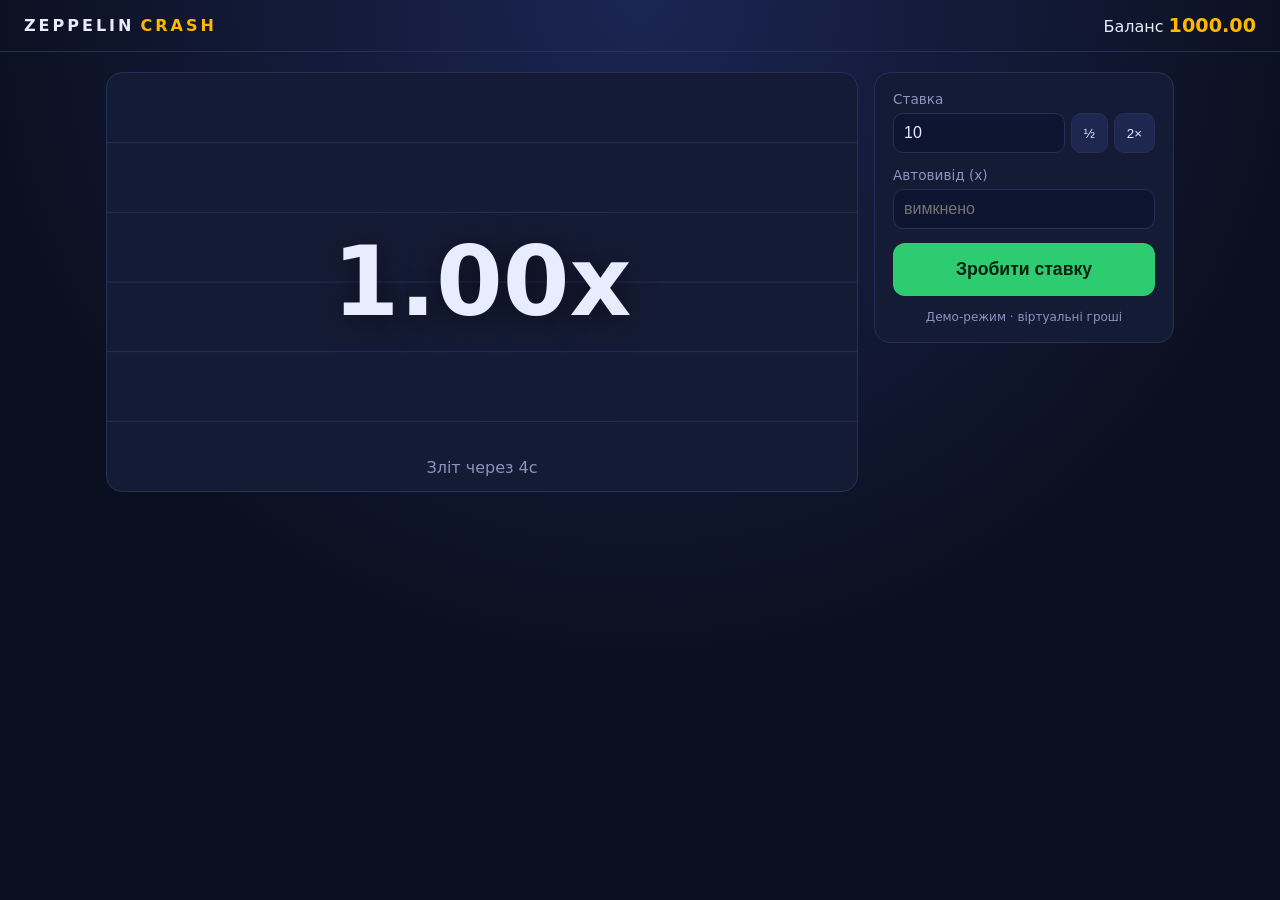
==== public/index.html @ bfa012c3 "Add crash game prototype and wrangler config Co-authored-by: Copilot App <223556219+Copilot@users.no" ====
<!DOCTYPE html>
<html lang="uk">
<head>
  <meta charset="UTF-8">
  <meta name="viewport" content="width=device-width, initial-scale=1">
  <title>Zeppelin Crash</title>
  <link rel="stylesheet" href="style.css">
</head>
<body>
  <header class="topbar">
    <div class="logo">ZEPPELIN<span>CRASH</span></div>
    <div class="balance">Баланс <b id="balance">1000.00</b></div>
  </header>

  <main class="layout">
    <section class="stage">
      <div class="history" id="history"></div>
      <canvas id="canvas"></canvas>
      <div class="multiplier" id="multiplier">1.00x</div>
      <div class="status" id="status">Очікування…</div>
    </section>

    <aside class="panel">
      <label>Ставка
        <div class="row">
          <input id="bet" type="number" min="1" step="1" value="10">
          <button class="chip" data-mul="0.5">½</button>
          <button class="chip" data-mul="2">2×</button>
        </div>
      </label>
      <label>Автовивід (x)
        <input id="auto" type="number" min="1.01" step="0.01" placeholder="вимкнено">
      </label>
      <button id="action" class="action">Зробити ставку</button>
      <p class="hint">Демо-режим · віртуальні гроші</p>
    </aside>
  </main>

  <script src="game.js"></script>
</body>
</html>
---- public/style.css ----
:root {
  --bg: #0b1020;
  --card: #141b34;
  --line: #243059;
  --text: #e8ecff;
  --muted: #8a94c0;
  --accent: #ffb703;
  --win: #2ecc71;
  --lose: #ff4d6d;
}
* { box-sizing: border-box; }
body {
  margin: 0;
  background: radial-gradient(circle at 50% 0%, #1b2552, var(--bg) 60%);
  color: var(--text);
  font-family: system-ui, "Segoe UI", sans-serif;
  min-height: 100vh;
}
.topbar {
  display: flex; justify-content: space-between; align-items: center;
  padding: 14px 24px; border-bottom: 1px solid var(--line);
}
.logo { font-weight: 800; letter-spacing: 3px; }
.logo span { color: var(--accent); margin-left: 6px; }
.balance b { color: var(--accent); font-size: 1.2rem; }

.layout {
  display: grid; grid-template-columns: 1fr 300px; gap: 16px;
  max-width: 1100px; margin: 20px auto; padding: 0 16px;
}
.stage {
  position: relative; background: var(--card); border: 1px solid var(--line);
  border-radius: 16px; overflow: hidden; min-height: 420px;
}
canvas { width: 100%; height: 100%; display: block; position: absolute; inset: 0; }
.multiplier {
  position: absolute; inset: 0; display: grid; place-items: center;
  font-size: clamp(3rem, 10vw, 6rem); font-weight: 800; pointer-events: none;
  text-shadow: 0 4px 30px rgba(0,0,0,.5);
}
.multiplier.crashed { color: var(--lose); }
.multiplier.won { color: var(--win); }
.status {
  position: absolute; bottom: 14px; left: 0; right: 0; text-align: center;
  color: var(--muted); pointer-events: none;
}
.history {
  position: absolute; top: 10px; left: 10px; right: 10px; z-index: 2;
  display: flex; gap: 6px; flex-wrap: wrap;
}
.history span {
  padding: 3px 9px; border-radius: 999px; font-size: .8rem; font-weight: 700;
  background: #1d2750;
}
.history .low { color: var(--lose); }
.history .high { color: var(--win); }

.panel {
  background: var(--card); border: 1px solid var(--line); border-radius: 16px;
  padding: 18px; display: flex; flex-direction: column; gap: 14px; align-self: start;
}
label { display: flex; flex-direction: column; gap: 6px; color: var(--muted); font-size: .85rem; }
.row { display: flex; gap: 6px; }
input {
  flex: 1; min-width: 0; padding: 10px; border-radius: 10px; border: 1px solid var(--line);
  background: #0e1530; color: var(--text); font-size: 1rem;
}
.chip {
  padding: 0 12px; border-radius: 10px; border: 1px solid var(--line);
  background: #1d2750; color: var(--text); cursor: pointer;
}
.action {
  padding: 16px; border: 0; border-radius: 12px; font-size: 1.1rem; font-weight: 800;
  background: var(--win); color: #06210f; cursor: pointer;
}
.action.cashout { background: var(--accent); color: #2b1d00; }
.action:disabled { background: #2a335c; color: var(--muted); cursor: not-allowed; }
.hint { margin: 0; color: var(--muted); font-size: .75rem; text-align: center; }

@media (max-width: 800px) {
  .layout { grid-template-columns: 1fr; }
  .stage { min-height: 320px; }
}
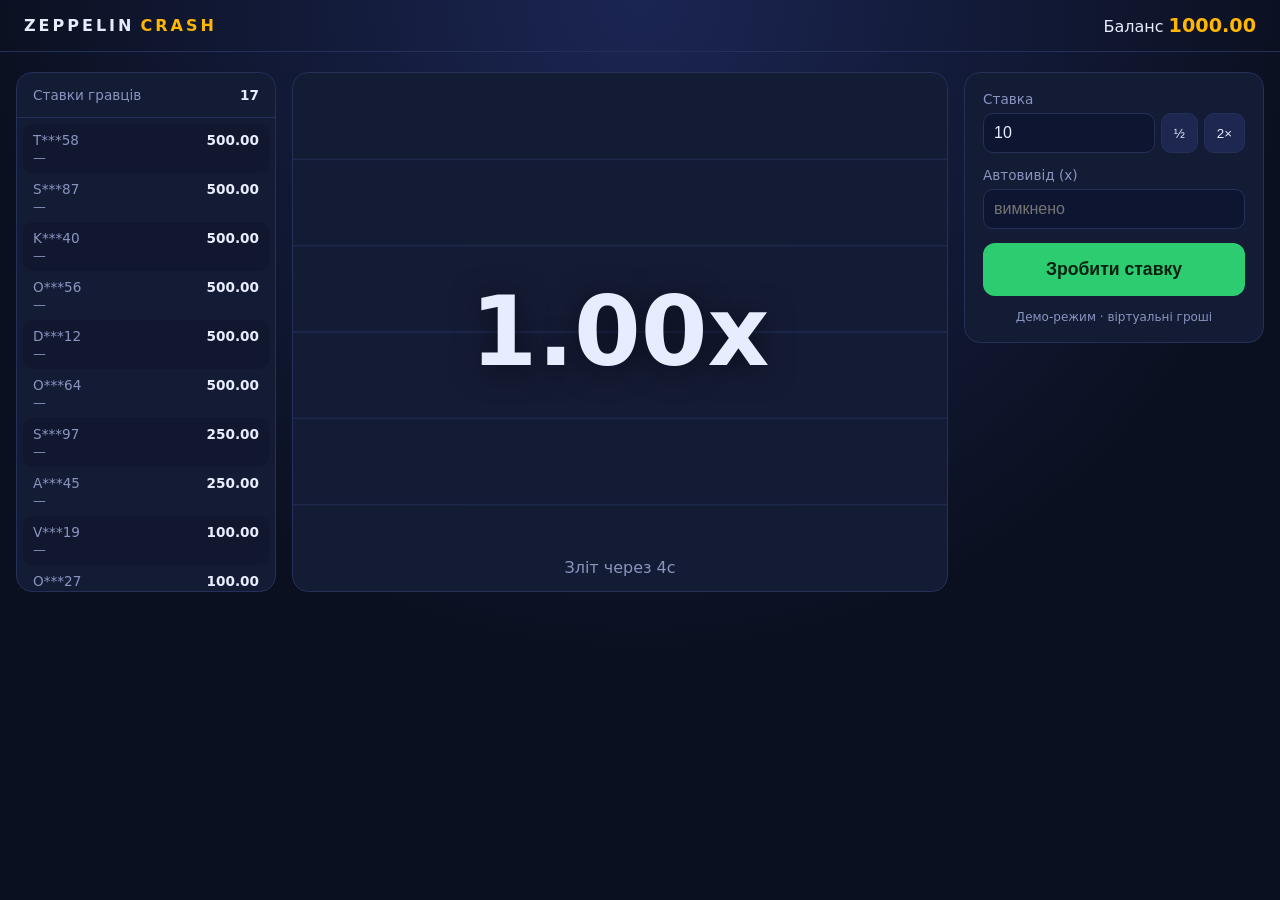
==== commit 40927e95: "Add live bets feed sidebar Co-authored-by: Copilot App <223556219+Copilot@users.noreply.github.com>" ====
--- a/public/index.html
+++ b/public/index.html
@@ -13,6 +13,11 @@
   </header>
 
   <main class="layout">
+    <aside class="feed">
+      <div class="feed-head"><span>Ставки гравців</span><b id="feed-count">0</b></div>
+      <ul id="feed-list"></ul>
+    </aside>
+
     <section class="stage">
       <div class="history" id="history"></div>
       <canvas id="canvas"></canvas>
--- a/public/style.css
+++ b/public/style.css
@@ -25,8 +25,8 @@
 .balance b { color: var(--accent); font-size: 1.2rem; }
 
 .layout {
-  display: grid; grid-template-columns: 1fr 300px; gap: 16px;
-  max-width: 1100px; margin: 20px auto; padding: 0 16px;
+  display: grid; grid-template-columns: 260px 1fr 300px; gap: 16px;
+  max-width: 1280px; margin: 20px auto; padding: 0 16px;
 }
 .stage {
   position: relative; background: var(--card); border: 1px solid var(--line);
@@ -77,6 +77,32 @@
 .action:disabled { background: #2a335c; color: var(--muted); cursor: not-allowed; }
 .hint { margin: 0; color: var(--muted); font-size: .75rem; text-align: center; }
 
+.feed {
+  background: var(--card); border: 1px solid var(--line); border-radius: 16px;
+  display: flex; flex-direction: column; max-height: 520px; overflow: hidden;
+}
+.feed-head {
+  display: flex; justify-content: space-between; padding: 14px 16px;
+  border-bottom: 1px solid var(--line); color: var(--muted); font-size: .85rem;
+}
+.feed-head b { color: var(--text); }
+#feed-list { list-style: none; margin: 0; padding: 6px; overflow-y: auto; }
+#feed-list li {
+  display: grid; grid-template-columns: 1fr auto; gap: 2px 8px;
+  padding: 8px 10px; border-radius: 10px; font-size: .85rem;
+}
+#feed-list li:nth-child(odd) { background: #10172e; }
+#feed-list .user { color: var(--muted); }
+#feed-list .amount { text-align: right; font-weight: 700; }
+#feed-list .x { color: var(--muted); font-size: .8rem; }
+#feed-list .win { background: rgba(46, 204, 113, .15) !important; }
+#feed-list .win .amount, #feed-list .win .x { color: var(--win); }
+#feed-list .lost .amount { color: var(--lose); text-decoration: line-through; opacity: .7; }
+
+@media (max-width: 1000px) {
+  .layout { grid-template-columns: 1fr 300px; }
+  .feed { grid-column: 1 / -1; order: 3; max-height: 300px; }
+}
 @media (max-width: 800px) {
   .layout { grid-template-columns: 1fr; }
   .stage { min-height: 320px; }
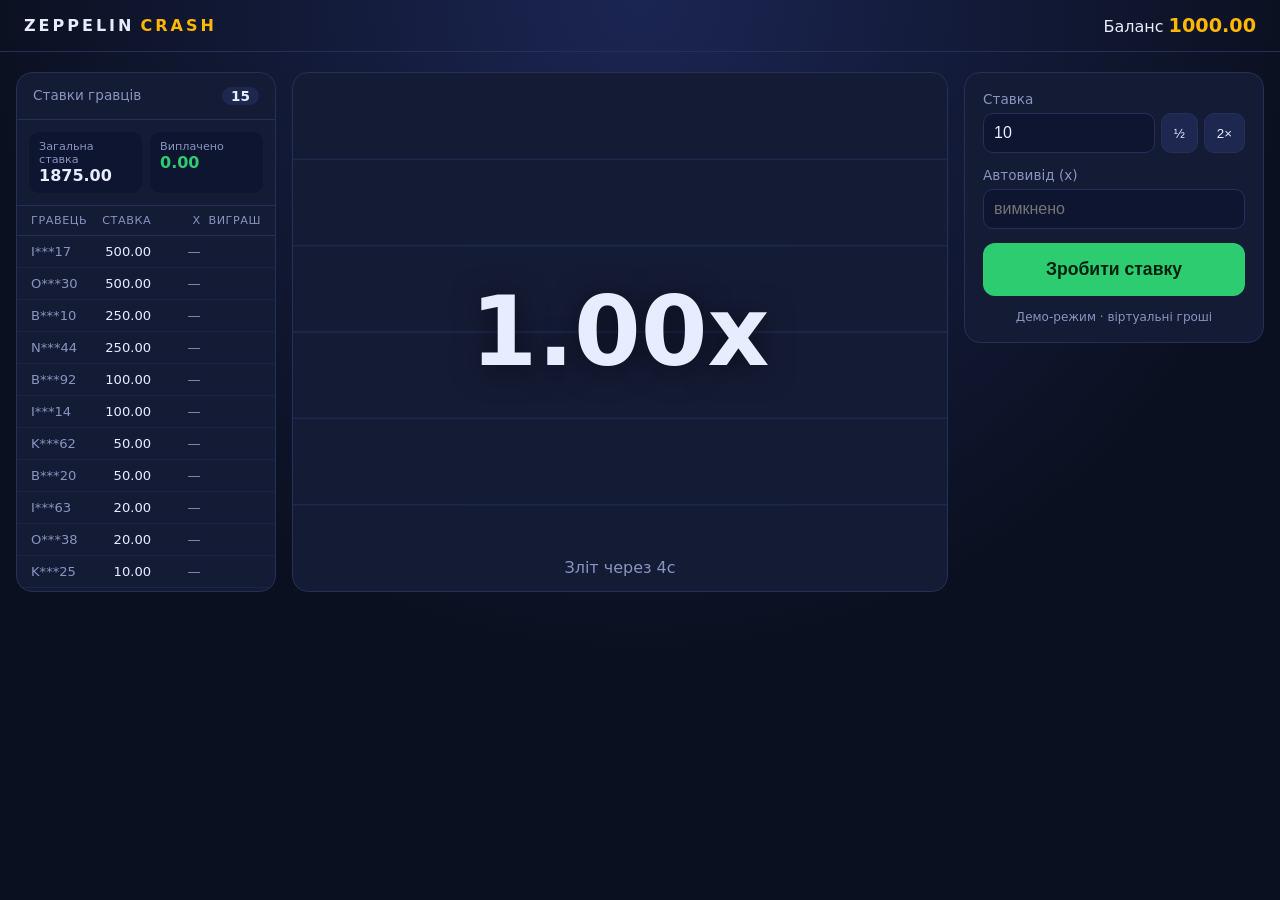
==== commit 6dfc782e: "Restyle bets feed as dashboard table Co-authored-by: Copilot App <223556219+Copilot@users.noreply.gi" ====
--- a/public/index.html
+++ b/public/index.html
@@ -15,6 +15,11 @@
   <main class="layout">
     <aside class="feed">
       <div class="feed-head"><span>Ставки гравців</span><b id="feed-count">0</b></div>
+      <div class="feed-stats">
+        <div><small>Загальна ставка</small><b id="feed-total">0</b></div>
+        <div><small>Виплачено</small><b id="feed-paid" class="pos">0</b></div>
+      </div>
+      <div class="feed-cols"><span>Гравець</span><span>Ставка</span><span>x</span><span>Виграш</span></div>
       <ul id="feed-list"></ul>
     </aside>
 
--- a/public/style.css
+++ b/public/style.css
@@ -85,19 +85,35 @@
   display: flex; justify-content: space-between; padding: 14px 16px;
   border-bottom: 1px solid var(--line); color: var(--muted); font-size: .85rem;
 }
-.feed-head b { color: var(--text); }
-#feed-list { list-style: none; margin: 0; padding: 6px; overflow-y: auto; }
-#feed-list li {
-  display: grid; grid-template-columns: 1fr auto; gap: 2px 8px;
-  padding: 8px 10px; border-radius: 10px; font-size: .85rem;
+.feed-head b {
+  background: #1d2750; color: var(--text); border-radius: 999px; padding: 1px 9px;
 }
-#feed-list li:nth-child(odd) { background: #10172e; }
+.feed-stats {
+  display: grid; grid-template-columns: 1fr 1fr; gap: 8px; padding: 12px;
+  border-bottom: 1px solid var(--line);
+}
+.feed-stats div { background: #0e1530; border-radius: 10px; padding: 8px 10px; }
+.feed-stats small { display: block; color: var(--muted); font-size: .7rem; }
+.feed-stats b { font-variant-numeric: tabular-nums; font-size: 1rem; }
+.feed-stats .pos { color: var(--win); }
+.feed-cols, #feed-list li {
+  display: grid; grid-template-columns: 1.1fr 1fr .8fr 1fr; gap: 6px;
+  padding: 8px 14px; font-variant-numeric: tabular-nums;
+}
+.feed-cols {
+  color: var(--muted); font-size: .7rem; text-transform: uppercase;
+  letter-spacing: .05em; border-bottom: 1px solid var(--line);
+}
+.feed-cols span:not(:first-child), #feed-list li span:not(:first-child) { text-align: right; }
+#feed-list { list-style: none; margin: 0; padding: 0; overflow-y: auto; }
+#feed-list li { font-size: .82rem; border-bottom: 1px solid #1b2448; }
+#feed-list li:hover { background: #10172e; }
 #feed-list .user { color: var(--muted); }
-#feed-list .amount { text-align: right; font-weight: 700; }
-#feed-list .x { color: var(--muted); font-size: .8rem; }
-#feed-list .win { background: rgba(46, 204, 113, .15) !important; }
-#feed-list .win .amount, #feed-list .win .x { color: var(--win); }
-#feed-list .lost .amount { color: var(--lose); text-decoration: line-through; opacity: .7; }
+#feed-list .x { color: var(--muted); }
+#feed-list .win { background: rgba(46, 204, 113, .08); }
+#feed-list .win .x, #feed-list .win span:last-child { color: var(--win); font-weight: 700; }
+#feed-list .lost span { color: var(--lose); opacity: .75; }
+#feed-list .lost span:nth-child(2) { text-decoration: line-through; }
 
 @media (max-width: 1000px) {
   .layout { grid-template-columns: 1fr 300px; }
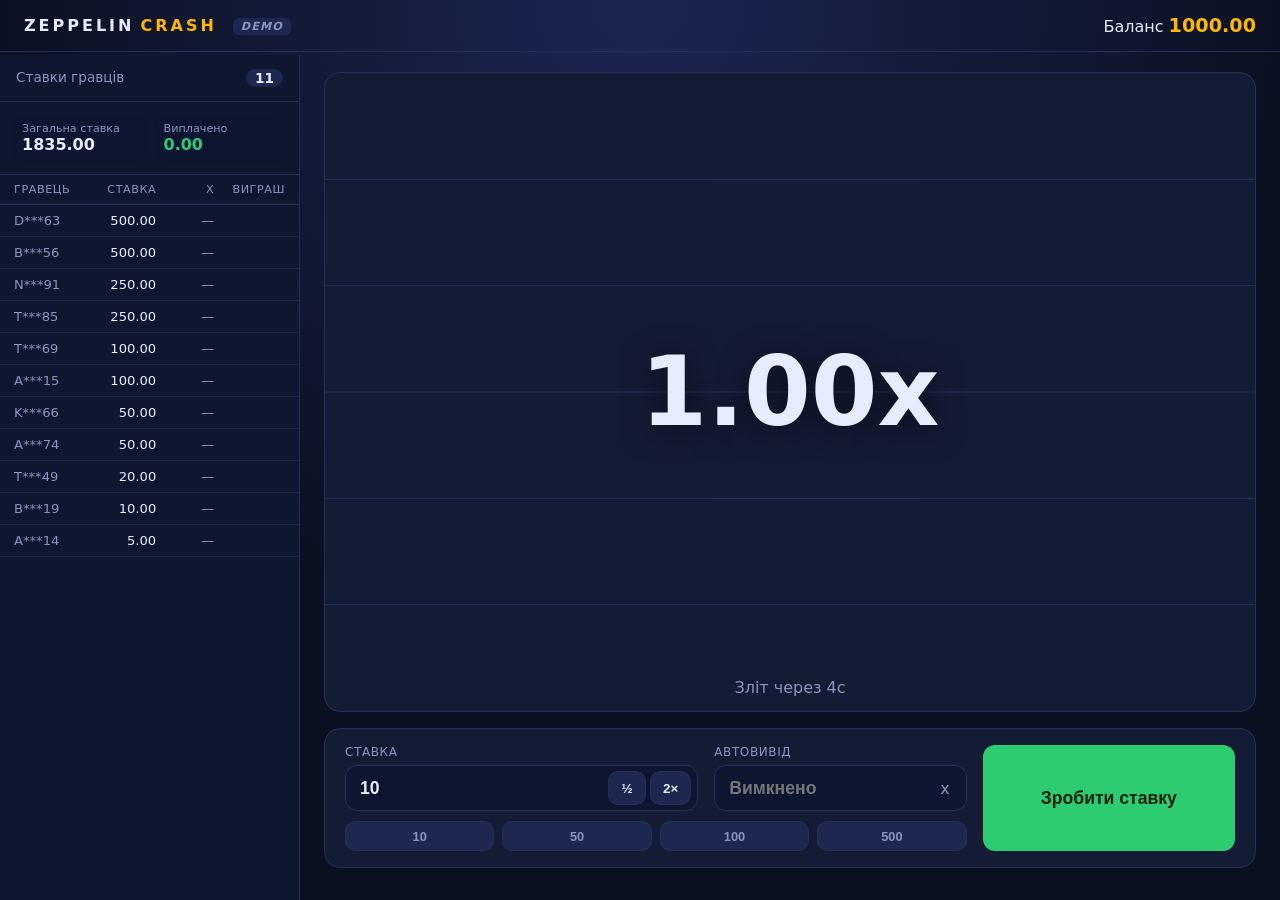
==== commit c1935959: "Redesign bet controls panel Co-authored-by: Copilot App <223556219+Copilot@users.noreply.github.com>" ====
--- a/public/index.html
+++ b/public/index.html
@@ -8,7 +8,7 @@
 </head>
 <body>
   <header class="topbar">
-    <div class="logo">ZEPPELIN<span>CRASH</span></div>
+    <div class="logo">ZEPPELIN<span>CRASH</span><i class="demo">DEMO</i></div>
     <div class="balance">Баланс <b id="balance">1000.00</b></div>
   </header>
 
@@ -31,18 +31,28 @@
     </section>
 
     <aside class="panel">
-      <label>Ставка
-        <div class="row">
+      <div class="field">
+        <span>Ставка</span>
+        <div class="input">
           <input id="bet" type="number" min="1" step="1" value="10">
           <button class="chip" data-mul="0.5">½</button>
-          <button class="chip" data-mul="2">2×</button>
+          <button class="chip" data-mul="2" style="margin-left:4px">2×</button>
         </div>
-      </label>
-      <label>Автовивід (x)
-        <input id="auto" type="number" min="1.01" step="0.01" placeholder="вимкнено">
-      </label>
+      </div>
+      <div class="field">
+        <span>Автовивід</span>
+        <div class="input">
+          <input id="auto" type="number" min="1.01" step="0.01" placeholder="Вимкнено">
+          <em>x</em>
+        </div>
+      </div>
       <button id="action" class="action">Зробити ставку</button>
-      <p class="hint">Демо-режим · віртуальні гроші</p>
+      <div class="quick">
+        <button class="chip" data-set="10">10</button>
+        <button class="chip" data-set="50">50</button>
+        <button class="chip" data-set="100">100</button>
+        <button class="chip" data-set="500">500</button>
+      </div>
     </aside>
   </main>
 
--- a/public/style.css
+++ b/public/style.css
@@ -1,4 +1,4 @@
-:root {
+﻿:root {
   --bg: #0b1020;
   --card: #141b34;
   --line: #243059;
@@ -25,12 +25,12 @@
 .balance b { color: var(--accent); font-size: 1.2rem; }
 
 .layout {
-  display: grid; grid-template-columns: 260px 1fr 300px; gap: 16px;
-  max-width: 1280px; margin: 20px auto; padding: 0 16px;
+  display: flex; flex-direction: column; gap: 16px;
+  margin: 0 0 0 300px; padding: 20px 24px;
 }
 .stage {
   position: relative; background: var(--card); border: 1px solid var(--line);
-  border-radius: 16px; overflow: hidden; min-height: 420px;
+  border-radius: 16px; overflow: hidden; height: calc(100vh - 260px); min-height: 380px;
 }
 canvas { width: 100%; height: 100%; display: block; position: absolute; inset: 0; }
 .multiplier {
@@ -56,8 +56,41 @@
 .history .high { color: var(--win); }
 
 .panel {
+  display: grid; grid-template-columns: minmax(0, 1.4fr) minmax(0, 1fr) minmax(0, 1fr);
+  grid-template-rows: auto auto; gap: 10px 16px; padding: 16px 20px;
   background: var(--card); border: 1px solid var(--line); border-radius: 16px;
-  padding: 18px; display: flex; flex-direction: column; gap: 14px; align-self: start;
+}
+.field { display: flex; flex-direction: column; gap: 6px; }
+.field > span { color: var(--muted); font-size: .75rem; text-transform: uppercase; letter-spacing: .05em; }
+.input {
+  display: flex; align-items: center; height: 46px; padding: 0 6px 0 14px;
+  background: #0e1530; border: 1px solid var(--line); border-radius: 12px;
+}
+.input:focus-within { border-color: var(--accent); }
+.input input {
+  flex: 1; min-width: 0; border: 0; outline: 0; background: transparent;
+  color: var(--text); font-size: 1.1rem; font-weight: 700; padding: 0;
+  -moz-appearance: textfield;
+}
+.input input::-webkit-outer-spin-button, .input input::-webkit-inner-spin-button { -webkit-appearance: none; }
+.input em { color: var(--muted); font-style: normal; padding-right: 10px; }
+.chip {
+  height: 34px; min-width: 38px; padding: 0 10px; border: 0; border-radius: 8px;
+  background: #1d2750; color: var(--text); font-weight: 700; cursor: pointer;
+}
+.chip:hover { background: #2a366b; }
+.quick { grid-column: 1 / 3; display: flex; gap: 8px; }
+.quick .chip { flex: 1; height: 30px; font-size: .8rem; color: var(--muted); }
+.action {
+  grid-column: 3; grid-row: 1 / 3; border: 0; border-radius: 12px;
+  font-size: 1.15rem; font-weight: 800; background: var(--win); color: #06210f; cursor: pointer;
+}
+.action:hover { filter: brightness(1.08); }
+.action.cashout { background: var(--accent); color: #2b1d00; }
+.action:disabled { background: #2a335c; color: var(--muted); cursor: not-allowed; }
+.demo {
+  margin-left: 16px; padding: 2px 8px; border-radius: 6px; background: #1d2750;
+  color: var(--muted); font-size: .7rem; letter-spacing: .1em; vertical-align: middle;
 }
 label { display: flex; flex-direction: column; gap: 6px; color: var(--muted); font-size: .85rem; }
 .row { display: flex; gap: 6px; }
@@ -78,9 +111,12 @@
 .hint { margin: 0; color: var(--muted); font-size: .75rem; text-align: center; }
 
 .feed {
-  background: var(--card); border: 1px solid var(--line); border-radius: 16px;
-  display: flex; flex-direction: column; max-height: 520px; overflow: hidden;
+  position: fixed; top: 55px; left: 0; bottom: 0; width: 300px; z-index: 5;
+  background: #0f1630; border-right: 1px solid var(--line);
+  display: flex; flex-direction: column; overflow: hidden;
+  scrollbar-color: var(--line) transparent;
 }
+#feed-list { scrollbar-color: var(--line) transparent; scrollbar-width: thin; flex: 1; }
 .feed-head {
   display: flex; justify-content: space-between; padding: 14px 16px;
   border-bottom: 1px solid var(--line); color: var(--muted); font-size: .85rem;
@@ -116,10 +152,11 @@
 #feed-list .lost span:nth-child(2) { text-decoration: line-through; }
 
 @media (max-width: 1000px) {
-  .layout { grid-template-columns: 1fr 300px; }
-  .feed { grid-column: 1 / -1; order: 3; max-height: 300px; }
+  .layout { margin: 0; padding: 16px; }
+  .panel { grid-template-columns: 1fr 1fr; }
+  .quick { grid-column: 1 / -1; }
+  .action { grid-column: 1 / -1; grid-row: auto; height: 54px; }
+  .stage { height: 360px; min-height: 0; }
+  .feed { position: static; width: auto; max-height: 320px; border: 1px solid var(--line); order: 3; margin: 0 16px 16px; }
+  body { display: flex; flex-direction: column; }
 }
-@media (max-width: 800px) {
-  .layout { grid-template-columns: 1fr; }
-  .stage { min-height: 320px; }
-}
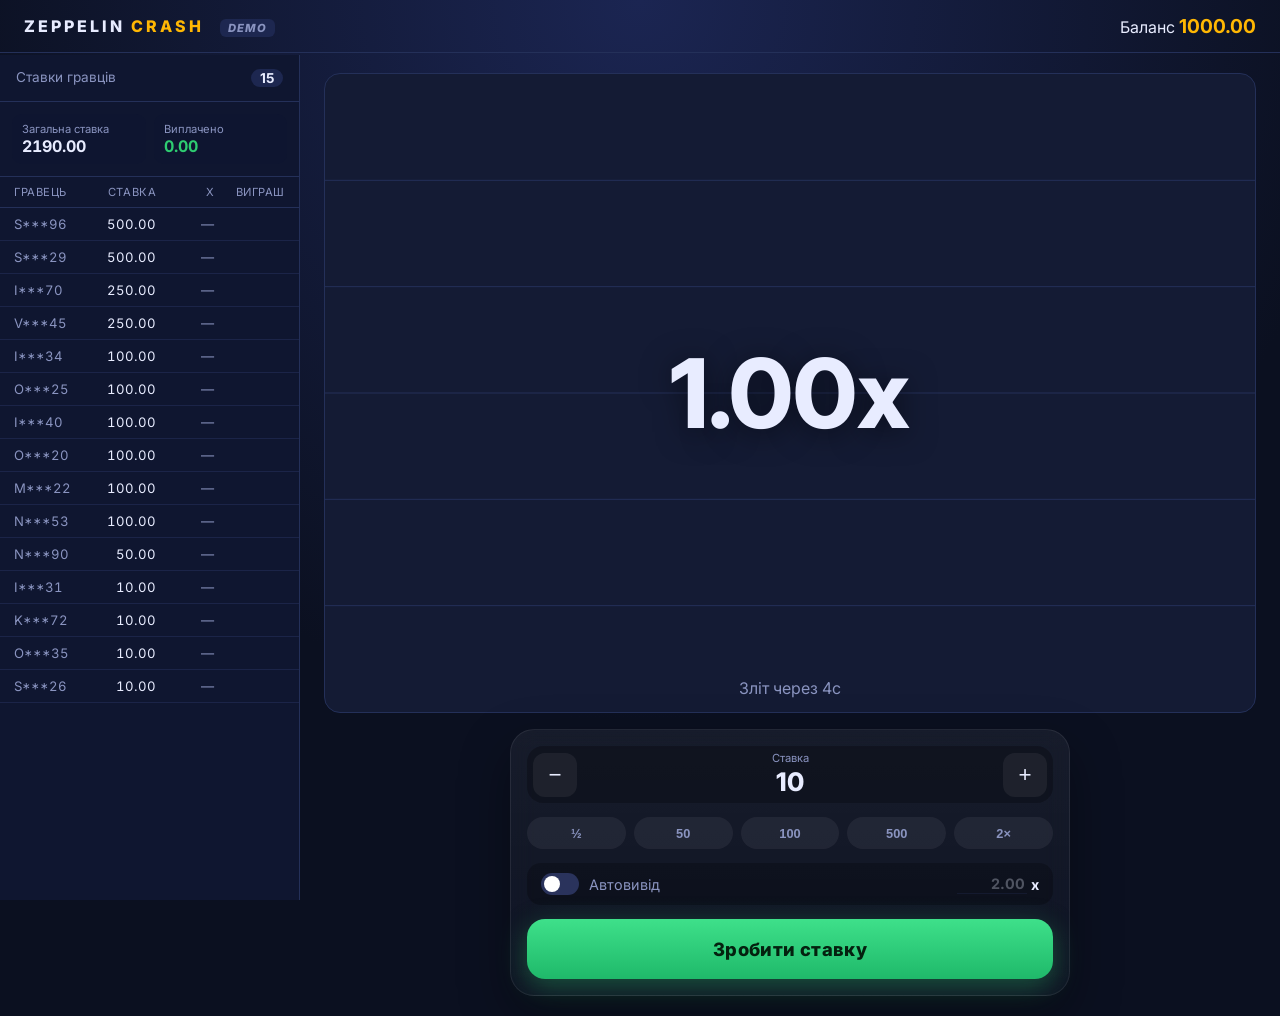
==== commit 26cec8f0: "Modern bet panel: stepper, quick chips, auto toggle, glow button Co-authored-by: Copilot App <223556" ====
--- a/public/index.html
+++ b/public/index.html
@@ -1,9 +1,11 @@
-<!DOCTYPE html>
+﻿<!DOCTYPE html>
 <html lang="uk">
 <head>
   <meta charset="UTF-8">
   <meta name="viewport" content="width=device-width, initial-scale=1">
   <title>Zeppelin Crash</title>
+  <link rel="preconnect" href="https://fonts.googleapis.com">
+  <link href="https://fonts.googleapis.com/css2?family=Inter:wght@500;600;800&display=swap" rel="stylesheet">
   <link rel="stylesheet" href="style.css">
 </head>
 <body>
@@ -31,28 +33,26 @@
     </section>
 
     <aside class="panel">
-      <div class="field">
-        <span>Ставка</span>
-        <div class="input">
+      <div class="stepper">
+        <button class="step chip-add" data-add="-10" aria-label="Менше">−</button>
+        <div class="amount">
+          <small>Ставка</small>
           <input id="bet" type="number" min="1" step="1" value="10">
-          <button class="chip" data-mul="0.5">½</button>
-          <button class="chip" data-mul="2" style="margin-left:4px">2×</button>
         </div>
+        <button class="step chip-add" data-add="10" aria-label="Більше">+</button>
       </div>
-      <div class="field">
-        <span>Автовивід</span>
-        <div class="input">
-          <input id="auto" type="number" min="1.01" step="0.01" placeholder="Вимкнено">
-          <em>x</em>
-        </div>
-      </div>
-      <button id="action" class="action">Зробити ставку</button>
       <div class="quick">
-        <button class="chip" data-set="10">10</button>
+        <button class="chip" data-mul="0.5">½</button>
         <button class="chip" data-set="50">50</button>
         <button class="chip" data-set="100">100</button>
         <button class="chip" data-set="500">500</button>
+        <button class="chip" data-mul="2">2×</button>
       </div>
+      <div class="autobox">
+        <label><input type="checkbox" id="auto-on"> Автовивід</label>
+        <span class="autoval"><input id="auto" type="number" min="1.01" step="0.01" value="2.00" disabled>x</span>
+      </div>
+      <button id="action" class="action">Зробити ставку</button>
     </aside>
   </main>
 
--- a/public/style.css
+++ b/public/style.css
@@ -13,7 +13,7 @@
   margin: 0;
   background: radial-gradient(circle at 50% 0%, #1b2552, var(--bg) 60%);
   color: var(--text);
-  font-family: system-ui, "Segoe UI", sans-serif;
+  font-family: Inter, system-ui, "Segoe UI", sans-serif;
   min-height: 100vh;
 }
 .topbar {
@@ -56,59 +56,73 @@
 .history .high { color: var(--win); }
 
 .panel {
-  display: grid; grid-template-columns: minmax(0, 1.4fr) minmax(0, 1fr) minmax(0, 1fr);
-  grid-template-rows: auto auto; gap: 10px 16px; padding: 16px 20px;
-  background: var(--card); border: 1px solid var(--line); border-radius: 16px;
+  display: grid; grid-template-columns: 1fr 1fr; gap: 14px;
+  width: 100%; max-width: 560px; margin: 0 auto; padding: 16px;
+  background: linear-gradient(180deg, rgba(255,255,255,.05), rgba(255,255,255,.02));
+  border: 1px solid rgba(255,255,255,.08); border-radius: 24px;
+  box-shadow: 0 20px 50px rgba(0,0,0,.35); backdrop-filter: blur(12px);
 }
-.field { display: flex; flex-direction: column; gap: 6px; }
-.field > span { color: var(--muted); font-size: .75rem; text-transform: uppercase; letter-spacing: .05em; }
-.input {
-  display: flex; align-items: center; height: 46px; padding: 0 6px 0 14px;
-  background: #0e1530; border: 1px solid var(--line); border-radius: 12px;
+.stepper {
+  grid-column: 1 / -1; display: flex; align-items: center; gap: 6px; padding: 6px;
+  background: rgba(0,0,0,.25); border-radius: 16px;
 }
-.input:focus-within { border-color: var(--accent); }
-.input input {
-  flex: 1; min-width: 0; border: 0; outline: 0; background: transparent;
-  color: var(--text); font-size: 1.1rem; font-weight: 700; padding: 0;
-  -moz-appearance: textfield;
+.stepper .step {
+  width: 44px; height: 44px; border: 0; border-radius: 12px; font-size: 1.4rem;
+  background: rgba(255,255,255,.06); color: var(--text); cursor: pointer; transition: .15s;
 }
-.input input::-webkit-outer-spin-button, .input input::-webkit-inner-spin-button { -webkit-appearance: none; }
-.input em { color: var(--muted); font-style: normal; padding-right: 10px; }
+.stepper .step:hover { background: rgba(255,255,255,.12); }
+.stepper .amount { flex: 1; text-align: center; line-height: 1.1; }
+.amount small { display: block; color: var(--muted); font-size: .7rem; margin-bottom: 2px; }
+.amount input {
+  width: 100%; text-align: center; border: 0; outline: 0; background: transparent;
+  color: var(--text); font-weight: 800; font-size: 1.6rem; line-height: 1; font-family: inherit; -moz-appearance: textfield; padding: 0;
+}
+.amount input::-webkit-outer-spin-button, .amount input::-webkit-inner-spin-button { -webkit-appearance: none; }
+.quick { grid-column: 1 / -1; display: flex; gap: 8px; }
 .chip {
-  height: 34px; min-width: 38px; padding: 0 10px; border: 0; border-radius: 8px;
-  background: #1d2750; color: var(--text); font-weight: 700; cursor: pointer;
+  flex: 1; height: 32px; border: 0; border-radius: 999px; font-weight: 600; font-size: .8rem;
+  background: rgba(255,255,255,.06); color: var(--muted); cursor: pointer; transition: .15s;
 }
-.chip:hover { background: #2a366b; }
-.quick { grid-column: 1 / 3; display: flex; gap: 8px; }
-.quick .chip { flex: 1; height: 30px; font-size: .8rem; color: var(--muted); }
+.chip:hover { background: rgba(255,255,255,.12); color: var(--text); }
+.autobox {
+  grid-column: 1 / -1; display: flex; align-items: center; justify-content: space-between;
+  padding: 10px 14px; border-radius: 14px; background: rgba(0,0,0,.25); color: var(--muted); font-size: .9rem;
+}
+.autobox label { display: flex; align-items: center; gap: 10px; cursor: pointer; }
+.autobox input[type=checkbox] {
+  appearance: none; width: 38px; height: 22px; border-radius: 999px; background: #2a335c;
+  position: relative; cursor: pointer; transition: .2s; margin: 0;
+}
+.autobox input[type=checkbox]::after {
+  content: ""; position: absolute; top: 3px; left: 3px; width: 16px; height: 16px;
+  border-radius: 50%; background: #fff; transition: .2s;
+}
+.autobox input[type=checkbox]:checked { background: var(--accent); }
+.autobox input[type=checkbox]:checked::after { transform: translateX(16px); }
+.autobox .autoval { display: flex; align-items: center; gap: 4px; color: var(--text); font-weight: 700; }
+.autobox .autoval input {
+  width: 70px; text-align: right; border: 0; border-bottom: 1px solid var(--line); outline: 0;
+  background: transparent; color: inherit; font: inherit; -moz-appearance: textfield;
+}
+.autobox .autoval input:disabled { opacity: .3; }
+.autobox .autoval input::-webkit-outer-spin-button, .autobox .autoval input::-webkit-inner-spin-button { -webkit-appearance: none; }
 .action {
-  grid-column: 3; grid-row: 1 / 3; border: 0; border-radius: 12px;
-  font-size: 1.15rem; font-weight: 800; background: var(--win); color: #06210f; cursor: pointer;
+  grid-column: 1 / -1; height: 60px; border: 0; border-radius: 18px;
+  font-weight: 800; font-size: 1.15rem; font-family: inherit; letter-spacing: .02em; color: #04210f; cursor: pointer;
+  background: linear-gradient(180deg, #3ee08a, #1fb96a);
+  box-shadow: 0 8px 28px rgba(46, 204, 113, .35); transition: transform .1s, filter .15s;
 }
 .action:hover { filter: brightness(1.08); }
-.action.cashout { background: var(--accent); color: #2b1d00; }
-.action:disabled { background: #2a335c; color: var(--muted); cursor: not-allowed; }
+.action:active { transform: scale(.98); }
+.action.cashout {
+  color: #2b1d00; background: linear-gradient(180deg, #ffd04d, #ffa400);
+  box-shadow: 0 8px 28px rgba(255, 183, 3, .4);
+}
+.action:disabled { background: #2a335c; color: var(--muted); box-shadow: none; cursor: not-allowed; }
 .demo {
   margin-left: 16px; padding: 2px 8px; border-radius: 6px; background: #1d2750;
   color: var(--muted); font-size: .7rem; letter-spacing: .1em; vertical-align: middle;
 }
-label { display: flex; flex-direction: column; gap: 6px; color: var(--muted); font-size: .85rem; }
-.row { display: flex; gap: 6px; }
-input {
-  flex: 1; min-width: 0; padding: 10px; border-radius: 10px; border: 1px solid var(--line);
-  background: #0e1530; color: var(--text); font-size: 1rem;
-}
-.chip {
-  padding: 0 12px; border-radius: 10px; border: 1px solid var(--line);
-  background: #1d2750; color: var(--text); cursor: pointer;
-}
-.action {
-  padding: 16px; border: 0; border-radius: 12px; font-size: 1.1rem; font-weight: 800;
-  background: var(--win); color: #06210f; cursor: pointer;
-}
-.action.cashout { background: var(--accent); color: #2b1d00; }
-.action:disabled { background: #2a335c; color: var(--muted); cursor: not-allowed; }
-.hint { margin: 0; color: var(--muted); font-size: .75rem; text-align: center; }
 
 .feed {
   position: fixed; top: 55px; left: 0; bottom: 0; width: 300px; z-index: 5;
@@ -153,9 +167,8 @@
 
 @media (max-width: 1000px) {
   .layout { margin: 0; padding: 16px; }
-  .panel { grid-template-columns: 1fr 1fr; }
   .quick { grid-column: 1 / -1; }
-  .action { grid-column: 1 / -1; grid-row: auto; height: 54px; }
+  .action { height: 56px; }
   .stage { height: 360px; min-height: 0; }
   .feed { position: static; width: auto; max-height: 320px; border: 1px solid var(--line); order: 3; margin: 0 16px 16px; }
   body { display: flex; flex-direction: column; }
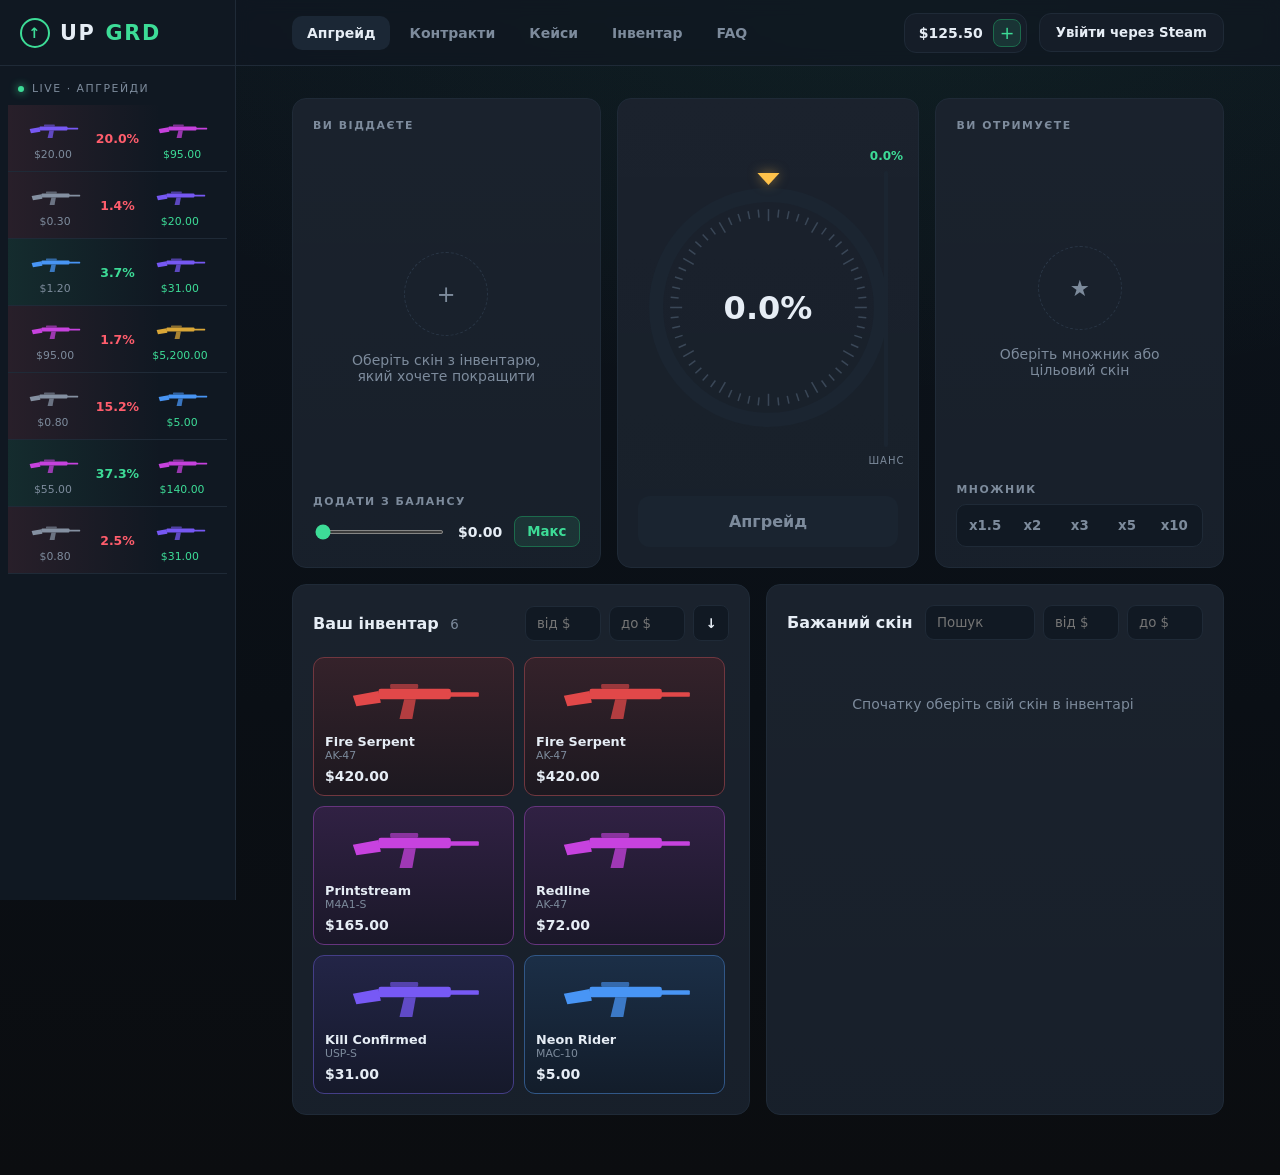
==== commit 84ea2bbf: "Rebuild as CS2 cases and skin upgrader platform Co-authored-by: Copilot App <223556219+Copilot@users" ====
--- a/public/index.html
+++ b/public/index.html
@@ -1,61 +1,132 @@
-﻿<!DOCTYPE html>
+<!DOCTYPE html>
 <html lang="uk">
 <head>
   <meta charset="UTF-8">
   <meta name="viewport" content="width=device-width, initial-scale=1">
-  <title>Zeppelin Crash</title>
-  <link rel="preconnect" href="https://fonts.googleapis.com">
-  <link href="https://fonts.googleapis.com/css2?family=Inter:wght@500;600;800&display=swap" rel="stylesheet">
+  <title>UPGRD · Кейси та апгрейд скінів CS2</title>
   <link rel="stylesheet" href="style.css">
 </head>
 <body>
-  <header class="topbar">
-    <div class="logo">ZEPPELIN<span>CRASH</span><i class="demo">DEMO</i></div>
-    <div class="balance">Баланс <b id="balance">1000.00</b></div>
-  </header>
+  <aside class="side">
+    <a class="brand" href="#upgrade"><span class="brand-ico">↑</span>UP<b>GRD</b></a>
+    <div class="live-title"><i></i>LIVE · АПГРЕЙДИ</div>
+    <div class="live" id="live"></div>
+  </aside>
 
-  <main class="layout">
-    <aside class="feed">
-      <div class="feed-head"><span>Ставки гравців</span><b id="feed-count">0</b></div>
-      <div class="feed-stats">
-        <div><small>Загальна ставка</small><b id="feed-total">0</b></div>
-        <div><small>Виплачено</small><b id="feed-paid" class="pos">0</b></div>
+  <div class="main">
+    <header class="top">
+      <nav id="nav">
+        <a href="#upgrade">Апгрейд</a>
+        <a href="#contracts">Контракти</a>
+        <a href="#cases">Кейси</a>
+        <a href="#inventory">Інвентар</a>
+        <a href="#faq">FAQ</a>
+      </nav>
+      <div class="top-r">
+        <div class="bal"><span id="balance">$0.00</span><button id="topup" title="Поповнити (демо)">+</button></div>
+        <button class="steam" id="login">Увійти через Steam</button>
       </div>
-      <div class="feed-cols"><span>Гравець</span><span>Ставка</span><span>x</span><span>Виграш</span></div>
-      <ul id="feed-list"></ul>
-    </aside>
+    </header>
 
-    <section class="stage">
-      <div class="history" id="history"></div>
-      <canvas id="canvas"></canvas>
-      <div class="multiplier" id="multiplier">1.00x</div>
-      <div class="status" id="status">Очікування…</div>
-    </section>
+    <main>
+      <section id="upgrade" class="page">
+        <div class="up-grid">
+          <div class="card">
+            <h6>Ви віддаєте</h6>
+            <div class="slot" id="give-slot"></div>
+            <div class="addbal">
+              <h6>Додати з балансу</h6>
+              <div class="addbal-row">
+                <input type="range" id="addbal" min="0" max="0" step="0.5" value="0">
+                <b id="addbal-val">$0.00</b>
+                <button class="mini" id="addmax">Макс</button>
+              </div>
+            </div>
+          </div>
 
-    <aside class="panel">
-      <div class="stepper">
-        <button class="step chip-add" data-add="-10" aria-label="Менше">−</button>
-        <div class="amount">
-          <small>Ставка</small>
-          <input id="bet" type="number" min="1" step="1" value="10">
+          <div class="card wheel-card">
+            <div class="wheel-wrap">
+              <svg viewBox="0 0 260 260" class="wheel">
+                <circle cx="130" cy="130" r="112" class="ring"/>
+                <circle cx="130" cy="130" r="112" class="arc" id="arc" transform="rotate(-90 130 130)"/>
+                <g class="ticks" id="ticks"></g>
+                <g id="pointer" class="pointer"><path d="M130 8 L141 -4 L119 -4 Z"/></g>
+              </svg>
+              <div class="wheel-text" id="wheel-text">0%</div>
+              <div class="chance-side"><b id="chance-top">0%</b><div class="bar"><i id="chance-bar"></i></div><small>ШАНС</small></div>
+            </div>
+            <button class="go" id="go" disabled>Апгрейд</button>
+          </div>
+
+          <div class="card">
+            <h6>Ви отримуєте</h6>
+            <div class="slot" id="get-slot"></div>
+            <div class="mults">
+              <h6>Множник</h6>
+              <div class="seg" id="mults">
+                <button data-m="1.5">x1.5</button><button data-m="2">x2</button>
+                <button data-m="3">x3</button><button data-m="5">x5</button><button data-m="10">x10</button>
+              </div>
+            </div>
+          </div>
         </div>
-        <button class="step chip-add" data-add="10" aria-label="Більше">+</button>
-      </div>
-      <div class="quick">
-        <button class="chip" data-mul="0.5">½</button>
-        <button class="chip" data-set="50">50</button>
-        <button class="chip" data-set="100">100</button>
-        <button class="chip" data-set="500">500</button>
-        <button class="chip" data-mul="2">2×</button>
-      </div>
-      <div class="autobox">
-        <label><input type="checkbox" id="auto-on"> Автовивід</label>
-        <span class="autoval"><input id="auto" type="number" min="1.01" step="0.01" value="2.00" disabled>x</span>
-      </div>
-      <button id="action" class="action">Зробити ставку</button>
-    </aside>
-  </main>
 
-  <script src="game.js"></script>
+        <div class="two">
+          <div class="card">
+            <div class="card-head"><h3>Ваш інвентар <small id="inv-count"></small></h3>
+              <div class="filters"><input class="fi" id="f-from" placeholder="від $" inputmode="decimal"><input class="fi" id="f-to" placeholder="до $" inputmode="decimal"><button class="mini sq" id="f-sort" title="Сортування">↓</button></div>
+            </div>
+            <div class="grid" id="up-inv"></div>
+          </div>
+          <div class="card">
+            <div class="card-head"><h3>Бажаний скін</h3>
+              <div class="filters"><input class="fi" id="t-search" placeholder="Пошук"><input class="fi" id="t-from" placeholder="від $" inputmode="decimal"><input class="fi" id="t-to" placeholder="до $" inputmode="decimal"></div>
+            </div>
+            <div class="grid" id="up-target"></div>
+          </div>
+        </div>
+      </section>
+
+      <section id="contracts" class="page">
+        <div class="card">
+          <div class="card-head"><h3>Контракт <small>оберіть від 3 до 10 скінів</small></h3>
+            <div class="filters"><b id="ct-sum">$0.00</b><button class="go sm" id="ct-go" disabled>Підписати контракт</button></div>
+          </div>
+          <div class="grid" id="ct-inv"></div>
+        </div>
+        <div class="card" id="ct-result" hidden></div>
+      </section>
+
+      <section id="cases" class="page">
+        <div class="cases-grid" id="cases-grid"></div>
+        <div class="card" id="open-box" hidden>
+          <div class="card-head"><h3 id="open-title"></h3><button class="mini" id="open-close">Закрити</button></div>
+          <div class="roulette"><div class="marker"></div><div class="strip" id="strip"></div></div>
+          <div class="open-actions"><button class="go sm" id="open-btn"></button><div id="open-res"></div></div>
+        </div>
+      </section>
+
+      <section id="inventory" class="page">
+        <div class="card">
+          <div class="card-head"><h3>Інвентар <small id="inv2-count"></small></h3>
+            <div class="filters"><b id="inv-total"></b><button class="mini" id="sell-all">Продати все</button></div>
+          </div>
+          <div class="grid" id="inv-grid"></div>
+        </div>
+      </section>
+
+      <section id="faq" class="page">
+        <div class="card faq">
+          <h3>FAQ</h3>
+          <details open><summary>Як працює апгрейд?</summary><p>Ви обираєте скіни з інвентарю та/або додаєте частину балансу, потім цільовий скін. Шанс = вартість того, що віддаєте, ÷ вартість цілі (з невеликою комісією платформи).</p></details>
+          <details><summary>Що таке контракт?</summary><p>Ви обмінюєте від 3 до 10 скінів на один випадковий, вартість якого близька до сумарної.</p></details>
+          <details><summary>Це реальні гроші?</summary><p>Ні. Це демо-версія: баланс, скіни та стрічка гравців віртуальні.</p></details>
+        </div>
+      </section>
+    </main>
+  </div>
+
+  <div class="toast" id="toast"></div>
+  <script src="app.js"></script>
 </body>
 </html>
--- a/public/style.css
+++ b/public/style.css
@@ -1,175 +1,161 @@
-﻿:root {
-  --bg: #0b1020;
-  --card: #141b34;
-  --line: #243059;
-  --text: #e8ecff;
-  --muted: #8a94c0;
-  --accent: #ffb703;
-  --win: #2ecc71;
-  --lose: #ff4d6d;
+:root {
+  --bg: #0c1219; --panel: #121a24; --card: #151d28; --line: #1f2a37;
+  --text: #e6edf5; --muted: #7d8b9c; --green: #3ddc97; --green-d: #1c6b4c; --red: #ff5d6c;
+  --radius: 14px;
 }
 * { box-sizing: border-box; }
+html { scrollbar-color: #243040 transparent; }
 body {
-  margin: 0;
-  background: radial-gradient(circle at 50% 0%, #1b2552, var(--bg) 60%);
-  color: var(--text);
-  font-family: Inter, system-ui, "Segoe UI", sans-serif;
+  margin: 0; color: var(--text); font-family: Inter, "Segoe UI", system-ui, sans-serif; font-size: 14px;
+  background:
+    radial-gradient(900px 400px at 70% 0%, rgba(61,220,151,.06), transparent),
+    linear-gradient(180deg, #0d141d 0%, #0a0f15 60%, #0b0d10 100%);
   min-height: 100vh;
 }
-.topbar {
-  display: flex; justify-content: space-between; align-items: center;
-  padding: 14px 24px; border-bottom: 1px solid var(--line);
+button, input { font-family: inherit; color: inherit; }
+a { color: inherit; text-decoration: none; }
+h3 { margin: 0; font-size: 1rem; }
+h3 small { color: var(--muted); font-weight: 500; margin-left: 6px; }
+h6 { margin: 0 0 8px; font-size: .68rem; letter-spacing: .14em; text-transform: uppercase; color: var(--muted); }
+
+/* sidebar */
+.side {
+  position: fixed; inset: 0 auto 0 0; width: 236px; background: #101822;
+  border-right: 1px solid var(--line); display: flex; flex-direction: column; z-index: 10;
 }
-.logo { font-weight: 800; letter-spacing: 3px; }
-.logo span { color: var(--accent); margin-left: 6px; }
-.balance b { color: var(--accent); font-size: 1.2rem; }
+.brand { display: flex; align-items: center; gap: 10px; height: 66px; padding: 0 20px; font-size: 1.3rem; font-weight: 800; letter-spacing: .08em; border-bottom: 1px solid var(--line); }
+.brand b { color: var(--green); font-weight: 800; }
+.brand-ico { width: 30px; height: 30px; border-radius: 50%; border: 2px solid var(--green); color: var(--green); display: grid; place-items: center; font-size: .9rem; }
+.live-title { padding: 16px 18px 10px; font-size: .68rem; letter-spacing: .14em; color: var(--muted); display: flex; align-items: center; gap: 8px; }
+.live-title i { width: 6px; height: 6px; border-radius: 50%; background: var(--green); box-shadow: 0 0 8px var(--green); }
+.live { flex: 1; overflow: hidden; padding: 0 8px; }
+.live-item {
+  display: grid; grid-template-columns: 1fr auto 1fr; align-items: center; gap: 4px;
+  padding: 10px 6px; border-bottom: 1px solid var(--line); animation: drop .4s ease;
+  background: linear-gradient(90deg, var(--lc, transparent), transparent 70%);
+}
+.live-item.w { --lc: rgba(61,220,151,.10); } .live-item.l { --lc: rgba(255,93,108,.10); }
+.live-item .sk { text-align: center; } .live-item .sk svg { width: 54px; height: 30px; }
+.live-item .sk small { display: block; font-size: .68rem; color: var(--muted); }
+.live-item .sk.to small { color: var(--green); }
+.live-item .pc { text-align: center; font-weight: 700; font-size: .78rem; }
+.live-item.w .pc { color: var(--green); } .live-item.l .pc { color: var(--red); }
+@keyframes drop { from { opacity: 0; transform: translateY(-14px); } }
 
-.layout {
-  display: flex; flex-direction: column; gap: 16px;
-  margin: 0 0 0 300px; padding: 20px 24px;
+/* top */
+.main { margin-left: 236px; }
+.top { height: 66px; display: flex; align-items: center; justify-content: space-between; padding: 0 56px 0 56px; border-bottom: 1px solid var(--line); background: rgba(16,24,34,.7); backdrop-filter: blur(8px); position: sticky; top: 0; z-index: 9; }
+nav { display: flex; gap: 4px; }
+nav a { padding: 9px 15px; border-radius: 10px; color: var(--muted); font-weight: 600; }
+nav a:hover { color: var(--text); }
+nav a.on { background: #1b2735; color: var(--text); }
+.top-r { display: flex; gap: 12px; align-items: center; }
+.bal { display: flex; align-items: center; gap: 10px; background: var(--card); border: 1px solid var(--line); border-radius: 12px; padding: 5px 5px 5px 14px; font-weight: 700; }
+.bal button { width: 28px; height: 28px; border-radius: 8px; border: 1px solid var(--green-d); background: rgba(61,220,151,.12); color: var(--green); font-size: 1.1rem; cursor: pointer; }
+.steam { background: var(--card); border: 1px solid var(--line); border-radius: 12px; padding: 11px 16px; font-weight: 700; cursor: pointer; }
+.steam:hover { border-color: #2c3b4d; }
+
+main { padding: 32px 56px 60px; max-width: 1400px; }
+.page { display: none; } .page.on { display: block; }
+
+/* cards */
+.card { background: linear-gradient(180deg, rgba(255,255,255,.025), rgba(255,255,255,.01)), var(--card); border: 1px solid var(--line); border-radius: var(--radius); padding: 20px; }
+.card + .card { margin-top: 16px; }
+.card-head { display: flex; justify-content: space-between; align-items: center; margin-bottom: 16px; gap: 12px; flex-wrap: wrap; }
+.filters { display: flex; gap: 8px; align-items: center; }
+.fi { width: 76px; background: #111923; border: 1px solid var(--line); border-radius: 9px; padding: 9px 11px; outline: 0; }
+#t-search { width: 110px; }
+.fi:focus { border-color: var(--green-d); }
+.mini { background: rgba(61,220,151,.1); border: 1px solid var(--green-d); color: var(--green); border-radius: 8px; padding: 7px 12px; font-weight: 700; cursor: pointer; }
+.mini.sq { width: 36px; height: 36px; padding: 0; background: #111923; border-color: var(--line); color: var(--text); }
+
+/* upgrade grid */
+.up-grid { display: grid; grid-template-columns: 1fr 1.05fr 1fr; gap: 16px; }
+.up-grid .card { margin: 0; min-height: 470px; display: flex; flex-direction: column; }
+.slot { flex: 1; display: grid; place-items: center; text-align: center; color: var(--muted); padding: 10px; }
+.slot .ph { width: 84px; height: 84px; margin: 0 auto 16px; border: 1px dashed #2a3747; border-radius: 50%; display: grid; place-items: center; font-size: 1.4rem; }
+.slot-items { display: grid; grid-template-columns: repeat(auto-fill, minmax(110px, 1fr)); gap: 8px; width: 100%; align-self: start; }
+.slot-total { margin-top: 10px; color: var(--text); font-weight: 700; }
+.slot .big { width: 70%; }
+.addbal-row { display: flex; align-items: center; gap: 12px; }
+input[type=range] { flex: 1; accent-color: var(--green); height: 4px; }
+.seg { display: grid; grid-template-columns: repeat(5, 1fr); background: #111923; border: 1px solid var(--line); border-radius: 10px; padding: 4px; }
+.seg button { background: none; border: 0; padding: 9px 0; border-radius: 7px; color: var(--muted); font-weight: 600; cursor: pointer; }
+.seg button.on { background: rgba(61,220,151,.14); color: var(--green); }
+
+.wheel-card { align-items: center; }
+.wheel-wrap { position: relative; width: 100%; max-width: 360px; flex: 1; display: grid; place-items: center; }
+.wheel { width: 100%; max-width: 320px; overflow: visible; }
+.wheel .ring { fill: none; stroke: #1b2531; stroke-width: 14; }
+.wheel .arc { fill: none; stroke: var(--green); stroke-width: 14; stroke-linecap: butt; transition: stroke-dasharray .35s; filter: drop-shadow(0 0 10px rgba(61,220,151,.35)); }
+.ticks line { stroke: #3a4757; stroke-width: 1.5; }
+.pointer { transform-origin: 130px 130px; fill: #ffc24a; filter: drop-shadow(0 0 6px rgba(255,194,74,.5)); }
+.pointer.spin { transition: transform 4.6s cubic-bezier(.12,.7,.1,1); }
+.wheel-text { position: absolute; inset: 0; display: grid; place-items: center; font-size: 2rem; font-weight: 800; pointer-events: none; }
+.wheel-text.win { color: var(--green); } .wheel-text.lose { color: var(--red); }
+.chance-side { position: absolute; right: -6px; top: 8%; bottom: 8%; display: flex; flex-direction: column; align-items: center; gap: 8px; font-size: .75rem; }
+.chance-side b { color: var(--green); }
+.chance-side small { color: var(--muted); letter-spacing: .1em; }
+.bar { flex: 1; width: 4px; border-radius: 4px; background: #1b2531; position: relative; }
+.bar i { position: absolute; bottom: 0; width: 100%; background: var(--green); border-radius: 4px; transition: height .35s; height: 0; }
+.go { width: 100%; padding: 16px; border: 0; border-radius: 12px; font-weight: 800; font-size: 1rem; cursor: pointer; color: #04170f; background: linear-gradient(180deg, #4ae6a2, #2fc585); box-shadow: 0 6px 24px rgba(61,220,151,.25); }
+.go:disabled { background: #1a2430; color: var(--muted); box-shadow: none; cursor: not-allowed; }
+.go.sm { width: auto; padding: 10px 18px; }
+
+.two { display: grid; grid-template-columns: 1fr 1fr; gap: 16px; margin-top: 16px; }
+.two .card { margin: 0; }
+
+/* skins */
+.grid { display: grid; grid-template-columns: repeat(auto-fill, minmax(150px, 1fr)); gap: 10px; max-height: 520px; overflow-y: auto; padding-right: 4px; }
+.grid:empty::after { content: attr(data-empty); grid-column: 1 / -1; text-align: center; color: var(--muted); padding: 40px 0; }
+.skin {
+  position: relative; border: 1px solid color-mix(in srgb, var(--rc) 40%, #1f2a37); border-radius: 11px; padding: 12px 11px 11px;
+  background: linear-gradient(180deg, color-mix(in srgb, var(--rc) 16%, #121a24), color-mix(in srgb, var(--rc) 6%, #0f151d));
+  cursor: pointer; transition: transform .12s, border-color .12s; min-width: 0;
 }
-.stage {
-  position: relative; background: var(--card); border: 1px solid var(--line);
-  border-radius: 16px; overflow: hidden; height: calc(100vh - 260px); min-height: 380px;
+.skin:hover { transform: translateY(-2px); border-color: var(--rc); }
+.skin.sel { outline: 2px solid var(--green); outline-offset: -2px; }
+.skin svg { display: block; width: 100%; height: 56px; margin-bottom: 8px; }
+.skin .nm { font-weight: 700; font-size: .8rem; white-space: nowrap; overflow: hidden; text-overflow: ellipsis; }
+.skin .wp { font-size: .68rem; color: var(--muted); white-space: nowrap; overflow: hidden; text-overflow: ellipsis; }
+.skin .pr { font-weight: 800; margin-top: 6px; }
+.skin .act { margin-top: 8px; width: 100%; }
+.skin.static { cursor: default; } .skin.static:hover { transform: none; }
+
+/* cases */
+.cases-grid { display: grid; grid-template-columns: repeat(auto-fill, minmax(220px, 1fr)); gap: 16px; margin-bottom: 16px; }
+.case { background: var(--card); border: 1px solid var(--line); border-radius: var(--radius); padding: 22px 18px; text-align: center; cursor: pointer; transition: .15s; position: relative; overflow: hidden; }
+.case::before { content: ""; position: absolute; inset: 0; background: radial-gradient(circle at 50% 0%, color-mix(in srgb, var(--cc) 25%, transparent), transparent 65%); }
+.case:hover { transform: translateY(-3px); border-color: var(--cc); }
+.case > * { position: relative; }
+.case .box { width: 110px; height: 90px; margin: 0 auto 14px; }
+.case b { display: block; margin-bottom: 4px; }
+.case span { color: var(--green); font-weight: 800; }
+.roulette { position: relative; overflow: hidden; border-radius: 12px; background: #0e151d; border: 1px solid var(--line); padding: 14px 0; }
+.roulette .marker { position: absolute; left: 50%; top: 0; bottom: 0; width: 3px; background: #ffc24a; z-index: 2; box-shadow: 0 0 14px #ffc24a; transform: translateX(-1.5px); }
+.strip { display: flex; gap: 8px; padding-left: 50%; will-change: transform; }
+.strip .skin { flex: 0 0 150px; cursor: default; }
+.open-actions { display: flex; align-items: center; gap: 16px; margin-top: 16px; flex-wrap: wrap; }
+#open-res { color: var(--muted); }
+#open-res b { color: var(--green); }
+
+.faq details { border-bottom: 1px solid var(--line); padding: 14px 0; }
+.faq summary { cursor: pointer; font-weight: 700; }
+.faq p { color: var(--muted); line-height: 1.55; margin: 10px 0 0; }
+#ct-result { display: grid; place-items: center; text-align: center; }
+#ct-result .skin { width: 190px; }
+
+.toast { position: fixed; bottom: 24px; left: 50%; transform: translate(-50%, 30px); background: #1b2735; border: 1px solid var(--green-d); padding: 12px 20px; border-radius: 12px; opacity: 0; transition: .25s; z-index: 50; pointer-events: none; }
+.toast.on { opacity: 1; transform: translate(-50%, 0); }
+
+@media (max-width: 1150px) {
+  .up-grid { grid-template-columns: 1fr; } .two { grid-template-columns: 1fr; }
+  .up-grid .card { min-height: 0; } .slot { min-height: 160px; }
+  main, .top { padding-left: 20px; padding-right: 20px; }
 }
-canvas { width: 100%; height: 100%; display: block; position: absolute; inset: 0; }
-.multiplier {
-  position: absolute; inset: 0; display: grid; place-items: center;
-  font-size: clamp(3rem, 10vw, 6rem); font-weight: 800; pointer-events: none;
-  text-shadow: 0 4px 30px rgba(0,0,0,.5);
+@media (max-width: 800px) {
+  .side { position: static; width: auto; height: auto; flex-direction: row; }
+  .side .live-title, .side .live { display: none; }
+  .main { margin-left: 0; } .top { flex-wrap: wrap; height: auto; padding-top: 10px; padding-bottom: 10px; gap: 8px; position: static; }
+  nav { overflow-x: auto; }
 }
-.multiplier.crashed { color: var(--lose); }
-.multiplier.won { color: var(--win); }
-.status {
-  position: absolute; bottom: 14px; left: 0; right: 0; text-align: center;
-  color: var(--muted); pointer-events: none;
-}
-.history {
-  position: absolute; top: 10px; left: 10px; right: 10px; z-index: 2;
-  display: flex; gap: 6px; flex-wrap: wrap;
-}
-.history span {
-  padding: 3px 9px; border-radius: 999px; font-size: .8rem; font-weight: 700;
-  background: #1d2750;
-}
-.history .low { color: var(--lose); }
-.history .high { color: var(--win); }
-
-.panel {
-  display: grid; grid-template-columns: 1fr 1fr; gap: 14px;
-  width: 100%; max-width: 560px; margin: 0 auto; padding: 16px;
-  background: linear-gradient(180deg, rgba(255,255,255,.05), rgba(255,255,255,.02));
-  border: 1px solid rgba(255,255,255,.08); border-radius: 24px;
-  box-shadow: 0 20px 50px rgba(0,0,0,.35); backdrop-filter: blur(12px);
-}
-.stepper {
-  grid-column: 1 / -1; display: flex; align-items: center; gap: 6px; padding: 6px;
-  background: rgba(0,0,0,.25); border-radius: 16px;
-}
-.stepper .step {
-  width: 44px; height: 44px; border: 0; border-radius: 12px; font-size: 1.4rem;
-  background: rgba(255,255,255,.06); color: var(--text); cursor: pointer; transition: .15s;
-}
-.stepper .step:hover { background: rgba(255,255,255,.12); }
-.stepper .amount { flex: 1; text-align: center; line-height: 1.1; }
-.amount small { display: block; color: var(--muted); font-size: .7rem; margin-bottom: 2px; }
-.amount input {
-  width: 100%; text-align: center; border: 0; outline: 0; background: transparent;
-  color: var(--text); font-weight: 800; font-size: 1.6rem; line-height: 1; font-family: inherit; -moz-appearance: textfield; padding: 0;
-}
-.amount input::-webkit-outer-spin-button, .amount input::-webkit-inner-spin-button { -webkit-appearance: none; }
-.quick { grid-column: 1 / -1; display: flex; gap: 8px; }
-.chip {
-  flex: 1; height: 32px; border: 0; border-radius: 999px; font-weight: 600; font-size: .8rem;
-  background: rgba(255,255,255,.06); color: var(--muted); cursor: pointer; transition: .15s;
-}
-.chip:hover { background: rgba(255,255,255,.12); color: var(--text); }
-.autobox {
-  grid-column: 1 / -1; display: flex; align-items: center; justify-content: space-between;
-  padding: 10px 14px; border-radius: 14px; background: rgba(0,0,0,.25); color: var(--muted); font-size: .9rem;
-}
-.autobox label { display: flex; align-items: center; gap: 10px; cursor: pointer; }
-.autobox input[type=checkbox] {
-  appearance: none; width: 38px; height: 22px; border-radius: 999px; background: #2a335c;
-  position: relative; cursor: pointer; transition: .2s; margin: 0;
-}
-.autobox input[type=checkbox]::after {
-  content: ""; position: absolute; top: 3px; left: 3px; width: 16px; height: 16px;
-  border-radius: 50%; background: #fff; transition: .2s;
-}
-.autobox input[type=checkbox]:checked { background: var(--accent); }
-.autobox input[type=checkbox]:checked::after { transform: translateX(16px); }
-.autobox .autoval { display: flex; align-items: center; gap: 4px; color: var(--text); font-weight: 700; }
-.autobox .autoval input {
-  width: 70px; text-align: right; border: 0; border-bottom: 1px solid var(--line); outline: 0;
-  background: transparent; color: inherit; font: inherit; -moz-appearance: textfield;
-}
-.autobox .autoval input:disabled { opacity: .3; }
-.autobox .autoval input::-webkit-outer-spin-button, .autobox .autoval input::-webkit-inner-spin-button { -webkit-appearance: none; }
-.action {
-  grid-column: 1 / -1; height: 60px; border: 0; border-radius: 18px;
-  font-weight: 800; font-size: 1.15rem; font-family: inherit; letter-spacing: .02em; color: #04210f; cursor: pointer;
-  background: linear-gradient(180deg, #3ee08a, #1fb96a);
-  box-shadow: 0 8px 28px rgba(46, 204, 113, .35); transition: transform .1s, filter .15s;
-}
-.action:hover { filter: brightness(1.08); }
-.action:active { transform: scale(.98); }
-.action.cashout {
-  color: #2b1d00; background: linear-gradient(180deg, #ffd04d, #ffa400);
-  box-shadow: 0 8px 28px rgba(255, 183, 3, .4);
-}
-.action:disabled { background: #2a335c; color: var(--muted); box-shadow: none; cursor: not-allowed; }
-.demo {
-  margin-left: 16px; padding: 2px 8px; border-radius: 6px; background: #1d2750;
-  color: var(--muted); font-size: .7rem; letter-spacing: .1em; vertical-align: middle;
-}
-
-.feed {
-  position: fixed; top: 55px; left: 0; bottom: 0; width: 300px; z-index: 5;
-  background: #0f1630; border-right: 1px solid var(--line);
-  display: flex; flex-direction: column; overflow: hidden;
-  scrollbar-color: var(--line) transparent;
-}
-#feed-list { scrollbar-color: var(--line) transparent; scrollbar-width: thin; flex: 1; }
-.feed-head {
-  display: flex; justify-content: space-between; padding: 14px 16px;
-  border-bottom: 1px solid var(--line); color: var(--muted); font-size: .85rem;
-}
-.feed-head b {
-  background: #1d2750; color: var(--text); border-radius: 999px; padding: 1px 9px;
-}
-.feed-stats {
-  display: grid; grid-template-columns: 1fr 1fr; gap: 8px; padding: 12px;
-  border-bottom: 1px solid var(--line);
-}
-.feed-stats div { background: #0e1530; border-radius: 10px; padding: 8px 10px; }
-.feed-stats small { display: block; color: var(--muted); font-size: .7rem; }
-.feed-stats b { font-variant-numeric: tabular-nums; font-size: 1rem; }
-.feed-stats .pos { color: var(--win); }
-.feed-cols, #feed-list li {
-  display: grid; grid-template-columns: 1.1fr 1fr .8fr 1fr; gap: 6px;
-  padding: 8px 14px; font-variant-numeric: tabular-nums;
-}
-.feed-cols {
-  color: var(--muted); font-size: .7rem; text-transform: uppercase;
-  letter-spacing: .05em; border-bottom: 1px solid var(--line);
-}
-.feed-cols span:not(:first-child), #feed-list li span:not(:first-child) { text-align: right; }
-#feed-list { list-style: none; margin: 0; padding: 0; overflow-y: auto; }
-#feed-list li { font-size: .82rem; border-bottom: 1px solid #1b2448; }
-#feed-list li:hover { background: #10172e; }
-#feed-list .user { color: var(--muted); }
-#feed-list .x { color: var(--muted); }
-#feed-list .win { background: rgba(46, 204, 113, .08); }
-#feed-list .win .x, #feed-list .win span:last-child { color: var(--win); font-weight: 700; }
-#feed-list .lost span { color: var(--lose); opacity: .75; }
-#feed-list .lost span:nth-child(2) { text-decoration: line-through; }
-
-@media (max-width: 1000px) {
-  .layout { margin: 0; padding: 16px; }
-  .quick { grid-column: 1 / -1; }
-  .action { height: 56px; }
-  .stage { height: 360px; min-height: 0; }
-  .feed { position: static; width: auto; max-height: 320px; border: 1px solid var(--line); order: 3; margin: 0 16px 16px; }
-  body { display: flex; flex-direction: column; }
-}
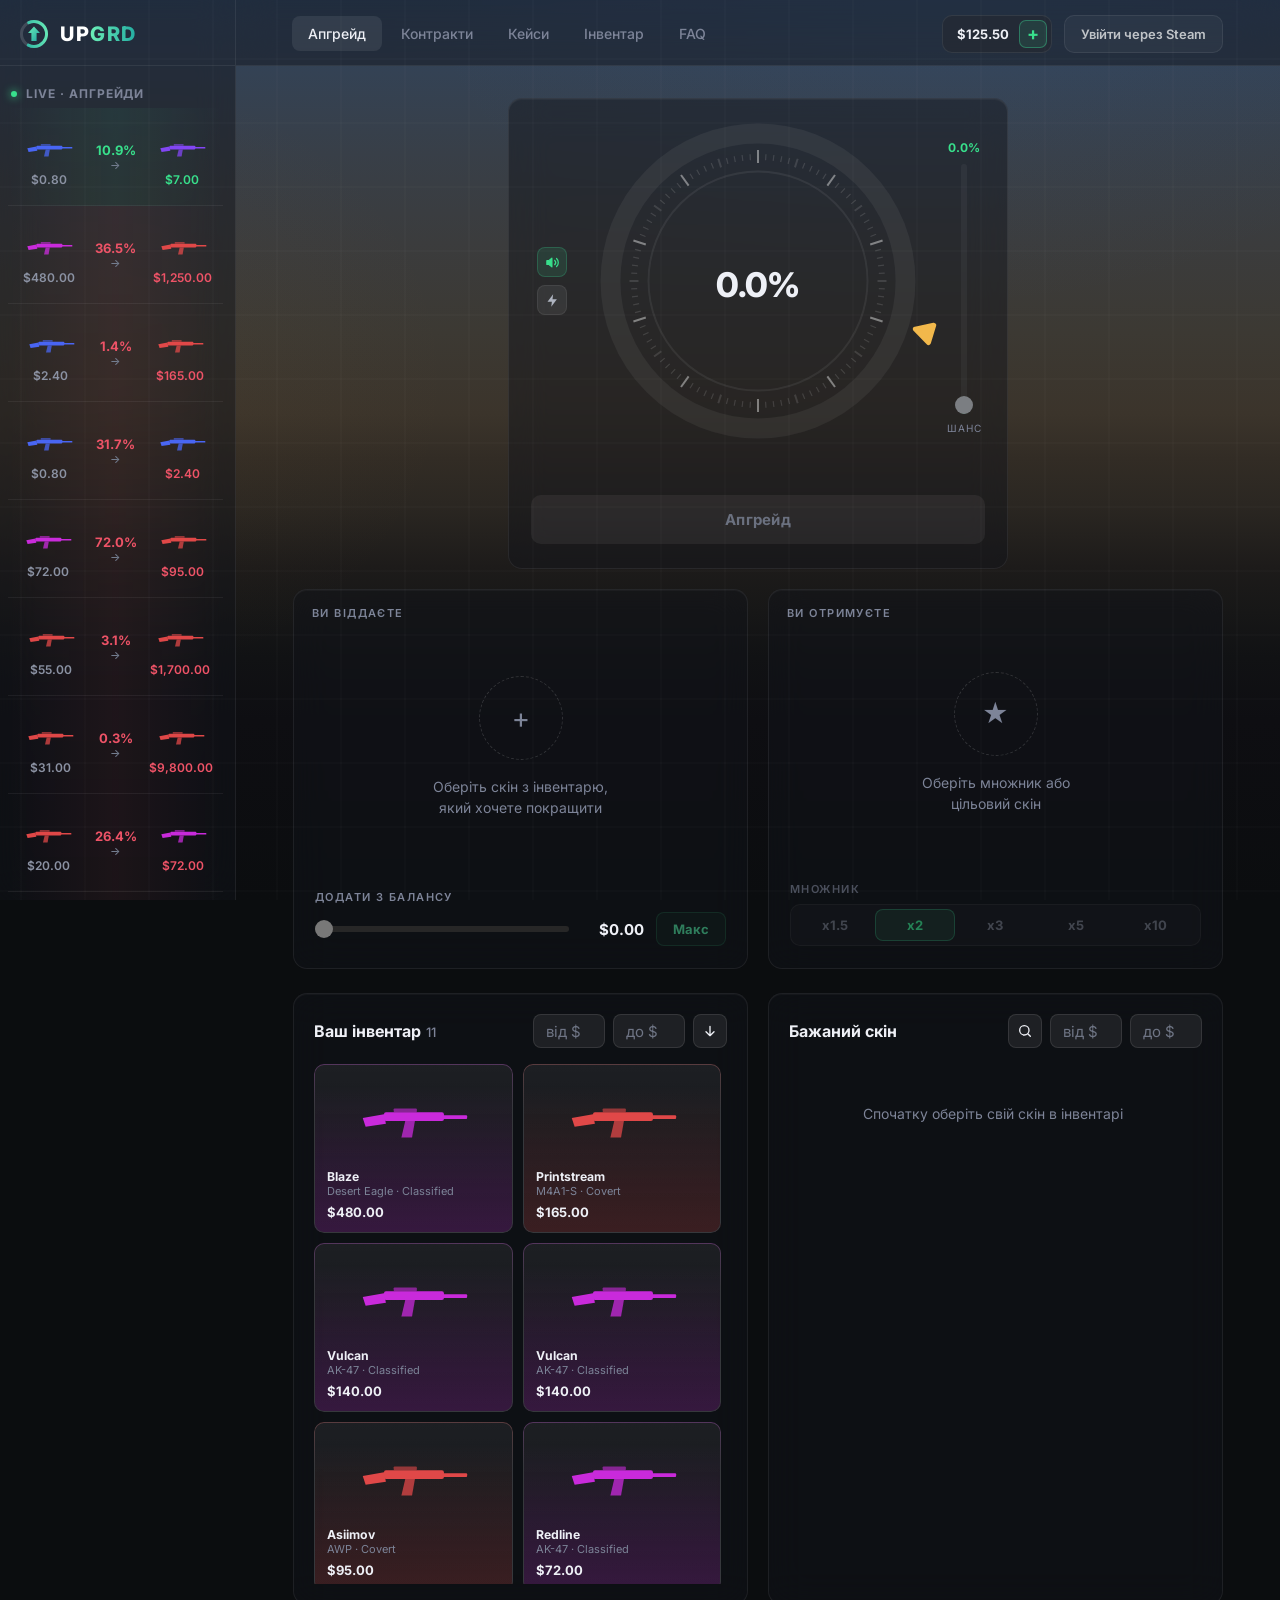
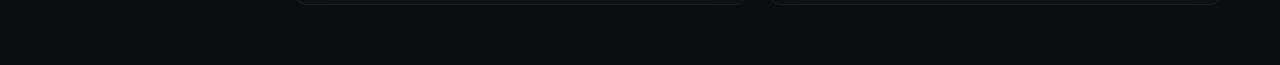
==== commit 8609644d: "Frosted-glass redesign matching reference; blurred gradient background; skin images Co-authored-by: " ====
--- a/public/index.html
+++ b/public/index.html
@@ -4,11 +4,17 @@
   <meta charset="UTF-8">
   <meta name="viewport" content="width=device-width, initial-scale=1">
   <title>UPGRD · Кейси та апгрейд скінів CS2</title>
+  <link rel="preconnect" href="https://fonts.googleapis.com">
+  <link rel="preconnect" href="https://fonts.gstatic.com" crossorigin>
+  <link href="https://fonts.googleapis.com/css2?family=Inter:wght@400;500;600;700;800&display=swap" rel="stylesheet">
   <link rel="stylesheet" href="style.css">
 </head>
 <body>
   <aside class="side">
-    <a class="brand" href="#upgrade"><span class="brand-ico">↑</span>UP<b>GRD</b></a>
+    <a class="brand" href="#upgrade">
+      <svg class="brand-ico" viewBox="0 0 30 30" fill="none" aria-hidden="true"><defs><linearGradient id="lg-ring" gradientUnits="userSpaceOnUse" x1="10.6" y1="31.2" x2="19.2" y2="-.2"><stop stop-color="#6ceeb7"/><stop offset="1" stop-color="#22aba1"/></linearGradient><linearGradient id="lg-arrow" x1="0" y1="0" x2="1" y2="1"><stop stop-color="#6ceeb7"/><stop offset="1" stop-color="#1ea6a0"/></linearGradient></defs><circle cx="15" cy="15" r="12.5" stroke="rgba(255,255,255,.15)" stroke-width="3"/><circle cx="15" cy="15" r="12.5" stroke="url(#lg-ring)" stroke-width="3" stroke-linecap="round" stroke-dasharray="50.3 78.54" transform="rotate(245 15 15)"/><path d="M15 7.5 21 14H17.6V22H12.4V14H9Z" fill="url(#lg-arrow)"/></svg>
+      <span class="brand-txt">UP<b>GRD</b></span>
+    </a>
     <div class="live-title"><i></i>LIVE · АПГРЕЙДИ</div>
     <div class="live" id="live"></div>
   </aside>
@@ -31,7 +37,7 @@
     <main>
       <section id="upgrade" class="page">
         <div class="up-grid">
-          <div class="card">
+          <div class="card side-card">
             <h6>Ви віддаєте</h6>
             <div class="slot" id="give-slot"></div>
             <div class="addbal">
@@ -44,21 +50,24 @@
             </div>
           </div>
 
-          <div class="card wheel-card">
-            <div class="wheel-wrap">
-              <svg viewBox="0 0 260 260" class="wheel">
-                <circle cx="130" cy="130" r="112" class="ring"/>
-                <circle cx="130" cy="130" r="112" class="arc" id="arc" transform="rotate(-90 130 130)"/>
+          <div class="card wheel-card" id="wheel-card">
+            <div class="stage">
+              <button class="tool on" id="snd" title="Звук"><svg viewBox="0 0 24 24" fill="none" stroke="currentColor" stroke-width="2" stroke-linecap="round" stroke-linejoin="round"><path d="M11 5 6 9H3v6h3l5 4z" fill="currentColor"/><path d="M15.5 8.5a5 5 0 0 1 0 7M18.5 5.5a9 9 0 0 1 0 13"/></svg></button>
+              <button class="tool" id="fast" title="Швидкий режим"><svg viewBox="0 0 24 24" fill="currentColor"><path d="M13 2 4 14h7l-1 8 9-12h-7z"/></svg></button>
+              <svg viewBox="0 0 340 340" class="wheel">
+                <circle cx="170" cy="170" r="147.5" class="ring"/>
+                <circle cx="170" cy="170" r="147.5" class="arc" id="arc"/>
+                <circle cx="170" cy="170" r="109.5" class="inner"/>
                 <g class="ticks" id="ticks"></g>
-                <g id="pointer" class="pointer"><path d="M130 8 L141 -4 L119 -4 Z"/></g>
+                <g id="pointer" class="pointer"><path d="M170 5.5 179 -11H161Z"/></g>
               </svg>
               <div class="wheel-text" id="wheel-text">0%</div>
-              <div class="chance-side"><b id="chance-top">0%</b><div class="bar"><i id="chance-bar"></i></div><small>ШАНС</small></div>
+              <div class="chance-side"><b id="chance-top">0%</b><div class="bar"><i id="chance-bar"></i><u id="chance-knob"></u></div><small>ШАНС</small></div>
             </div>
             <button class="go" id="go" disabled>Апгрейд</button>
           </div>
 
-          <div class="card">
+          <div class="card side-card">
             <h6>Ви отримуєте</h6>
             <div class="slot" id="get-slot"></div>
             <div class="mults">
@@ -74,13 +83,13 @@
         <div class="two">
           <div class="card">
             <div class="card-head"><h3>Ваш інвентар <small id="inv-count"></small></h3>
-              <div class="filters"><input class="fi" id="f-from" placeholder="від $" inputmode="decimal"><input class="fi" id="f-to" placeholder="до $" inputmode="decimal"><button class="mini sq" id="f-sort" title="Сортування">↓</button></div>
+              <div class="filters"><input class="fi" id="f-from" placeholder="від $" inputmode="decimal"><input class="fi" id="f-to" placeholder="до $" inputmode="decimal"><button class="mini sq" id="f-sort" title="Сортування"><svg viewBox="0 0 24 24" fill="none" stroke="currentColor" stroke-width="2" stroke-linecap="round" stroke-linejoin="round"><path d="M12 5v14M6 13l6 6 6-6"/></svg></button></div>
             </div>
             <div class="grid" id="up-inv"></div>
           </div>
           <div class="card">
             <div class="card-head"><h3>Бажаний скін</h3>
-              <div class="filters"><input class="fi" id="t-search" placeholder="Пошук"><input class="fi" id="t-from" placeholder="від $" inputmode="decimal"><input class="fi" id="t-to" placeholder="до $" inputmode="decimal"></div>
+              <div class="filters"><input class="fi" id="t-search" placeholder="Пошук" hidden><button class="mini sq" id="t-find" title="Пошук"><svg viewBox="0 0 24 24" fill="none" stroke="currentColor" stroke-width="2" stroke-linecap="round" stroke-linejoin="round"><circle cx="11" cy="11" r="7"/><path d="m20 20-3.5-3.5"/></svg></button><input class="fi" id="t-from" placeholder="від $" inputmode="decimal"><input class="fi" id="t-to" placeholder="до $" inputmode="decimal"></div>
             </div>
             <div class="grid" id="up-target"></div>
           </div>
--- a/public/style.css
+++ b/public/style.css
@@ -1,138 +1,201 @@
 :root {
-  --bg: #0c1219; --panel: #121a24; --card: #151d28; --line: #1f2a37;
-  --text: #e6edf5; --muted: #7d8b9c; --green: #3ddc97; --green-d: #1c6b4c; --red: #ff5d6c;
-  --radius: 14px;
+  --text: #eef0f6; --muted: #7d8498; --green: #38e08c; --arc: #3fcf8e; --red: #ee5367;
+  --glass: rgba(18, 20, 27, .46); --line: rgba(255, 255, 255, .07); --blur: blur(18px);
+  --radius: 14px; --pad: 57px; --w: 1552px;
 }
 * { box-sizing: border-box; }
-html { scrollbar-color: #243040 transparent; }
-body {
-  margin: 0; color: var(--text); font-family: Inter, "Segoe UI", system-ui, sans-serif; font-size: 14px;
+html { background: #0b0d0f; color-scheme: dark; scrollbar-width: thin; scrollbar-color: rgba(255, 255, 255, .16) transparent; }
+body { margin: 0; min-height: 100vh; color: var(--text); font: 14px/1.4 Inter, "Segoe UI", system-ui, sans-serif; -webkit-font-smoothing: antialiased; }
+button, input { font: inherit; color: inherit; }
+[hidden] { display: none !important; }
+button { cursor: pointer; }
+a { color: inherit; text-decoration: none; }
+h3 { margin: 0; font-size: 16px; font-weight: 700; }
+h3 small { color: var(--muted); font-weight: 500; font-size: 13px; margin-left: 1px; }
+h6 { margin: 0 0 8px; font-size: 11px; line-height: 14px; font-weight: 600; letter-spacing: .13em; text-transform: uppercase; color: var(--muted); }
+.side-card > h6 { padding-left: 1px; }
+
+/* background: gradient blobs + faint grid */
+body::before {
+  content: ""; position: fixed; inset: 0; z-index: -1; pointer-events: none;
   background:
-    radial-gradient(900px 400px at 70% 0%, rgba(61,220,151,.06), transparent),
-    linear-gradient(180deg, #0d141d 0%, #0a0f15 60%, #0b0d10 100%);
-  min-height: 100vh;
-}
-button, input { font-family: inherit; color: inherit; }
-a { color: inherit; text-decoration: none; }
-h3 { margin: 0; font-size: 1rem; }
-h3 small { color: var(--muted); font-weight: 500; margin-left: 6px; }
-h6 { margin: 0 0 8px; font-size: .68rem; letter-spacing: .14em; text-transform: uppercase; color: var(--muted); }
+    radial-gradient(ellipse 60% 55% at 74% -4%, rgba(72, 124, 196, .08), transparent 70%),
+    radial-gradient(ellipse 42% 50% at 6% 42%, rgba(170, 112, 40, .06), transparent 70%),
+    linear-gradient(180deg, rgb(46, 67, 94) 0%, rgb(52, 66, 84) 8%, rgb(56, 63, 72) 17%, rgb(59, 60, 61) 27%, rgb(60, 57, 51) 37%,
+      rgb(59, 52, 43) 46%, rgb(50, 44, 37) 51%, rgb(43, 39, 34) 56%, rgb(29, 27, 26) 63%, rgb(23, 23, 23) 68%,
+      rgb(17, 18, 20) 73%, rgb(14, 14, 18) 80%, rgb(11, 13, 15) 100%);
+}
+body::after {
+  content: ""; position: fixed; inset: 0; z-index: 100; pointer-events: none;
+  background:
+    linear-gradient(rgba(255, 255, 255, .015) 2px, transparent 2px) 0 58px / 64px 64px,
+    linear-gradient(90deg, rgba(255, 255, 255, .015) 2px, transparent 2px) 20px 0 / 64px 64px;
+}
+
+/* frosted glass */
+.side, .top, .card, .case { background: var(--glass); -webkit-backdrop-filter: var(--blur); backdrop-filter: var(--blur); }
 
 /* sidebar */
-.side {
-  position: fixed; inset: 0 auto 0 0; width: 236px; background: #101822;
-  border-right: 1px solid var(--line); display: flex; flex-direction: column; z-index: 10;
-}
-.brand { display: flex; align-items: center; gap: 10px; height: 66px; padding: 0 20px; font-size: 1.3rem; font-weight: 800; letter-spacing: .08em; border-bottom: 1px solid var(--line); }
-.brand b { color: var(--green); font-weight: 800; }
-.brand-ico { width: 30px; height: 30px; border-radius: 50%; border: 2px solid var(--green); color: var(--green); display: grid; place-items: center; font-size: .9rem; }
-.live-title { padding: 16px 18px 10px; font-size: .68rem; letter-spacing: .14em; color: var(--muted); display: flex; align-items: center; gap: 8px; }
+.side { position: fixed; inset: 0 auto 0 0; width: 236px; border-right: 1px solid var(--line); display: flex; flex-direction: column; z-index: 10; }
+.brand { flex: none; display: flex; align-items: center; gap: 11px; height: 66px; padding: 2px 19px 0; border-bottom: 1px solid var(--line); font-size: 20px; font-weight: 800; letter-spacing: .08em; }
+.brand-ico { width: 30px; height: 30px; flex: none; }
+.brand-txt { color: #fff; }
+.brand b { font-weight: 800; background: linear-gradient(90deg, #6ceeb7, #22aba1); -webkit-background-clip: text; background-clip: text; color: transparent; }
+.live-title { flex: none; display: flex; align-items: center; gap: 9px; padding: 21px 11px 7px; font-size: 12px; line-height: 14px; font-weight: 700; letter-spacing: .08em; color: var(--muted); }
 .live-title i { width: 6px; height: 6px; border-radius: 50%; background: var(--green); box-shadow: 0 0 8px var(--green); }
-.live { flex: 1; overflow: hidden; padding: 0 8px; }
+.live { flex: 1; overflow: hidden; padding: 0 12px 0 8px; }
 .live-item {
-  display: grid; grid-template-columns: 1fr auto 1fr; align-items: center; gap: 4px;
-  padding: 10px 6px; border-bottom: 1px solid var(--line); animation: drop .4s ease;
-  background: linear-gradient(90deg, var(--lc, transparent), transparent 70%);
-}
-.live-item.w { --lc: rgba(61,220,151,.10); } .live-item.l { --lc: rgba(255,93,108,.10); }
-.live-item .sk { text-align: center; } .live-item .sk svg { width: 54px; height: 30px; }
-.live-item .sk small { display: block; font-size: .68rem; color: var(--muted); }
+  height: 98px; display: grid; grid-template-columns: 1fr auto 1fr; align-items: center;
+  border-bottom: 1px solid rgba(255, 255, 255, .06); animation: drop .4s ease;
+  background: linear-gradient(90deg, transparent, var(--lc, transparent), transparent);
+}
+.live-item.w { --lc: rgba(61, 220, 151, .07); } .live-item.l { --lc: rgba(255, 93, 108, .06); }
+.live-item .sk { display: flex; flex-direction: column; align-items: center; gap: 7px; padding-top: 6px; min-width: 0; }
+.live-item .sk svg, .live-item .sk img { width: 50px; height: 34px; object-fit: contain; }
+.live-item .sk small { font-size: 12px; line-height: 14px; font-weight: 600; color: #8b92a3; }
 .live-item .sk.to small { color: var(--green); }
-.live-item .pc { text-align: center; font-weight: 700; font-size: .78rem; }
-.live-item.w .pc { color: var(--green); } .live-item.l .pc { color: var(--red); }
+.live-item.l .sk.to small { color: var(--red); }
+.live-item .pc { display: flex; flex-direction: column; align-items: center; gap: 2px; padding: 0 6px; font-weight: 700; font-size: 13px; line-height: 16px; }
+.live-item .pc i { font-style: normal; font-weight: 500; font-size: 11px; line-height: 11px; color: #737d8f; }
+.live-item.w .pc b { color: var(--green); } .live-item.l .pc b { color: var(--red); }
 @keyframes drop { from { opacity: 0; transform: translateY(-14px); } }
 
-/* top */
+/* header */
 .main { margin-left: 236px; }
-.top { height: 66px; display: flex; align-items: center; justify-content: space-between; padding: 0 56px 0 56px; border-bottom: 1px solid var(--line); background: rgba(16,24,34,.7); backdrop-filter: blur(8px); position: sticky; top: 0; z-index: 9; }
-nav { display: flex; gap: 4px; }
-nav a { padding: 9px 15px; border-radius: 10px; color: var(--muted); font-weight: 600; }
+.top {
+  position: sticky; top: 0; z-index: 9; height: 66px; display: flex; align-items: flex-start; justify-content: space-between;
+  padding: 0 max(var(--pad), calc((100% - var(--w)) / 2)); border-bottom: 1px solid var(--line);
+}
+nav { display: flex; gap: 3px; margin: 16px 0 0 -1px; }
+nav a { height: 35px; display: flex; align-items: center; padding: 0 16px; border-radius: 8px; color: var(--muted); font-weight: 500; }
 nav a:hover { color: var(--text); }
-nav a.on { background: #1b2735; color: var(--text); }
-.top-r { display: flex; gap: 12px; align-items: center; }
-.bal { display: flex; align-items: center; gap: 10px; background: var(--card); border: 1px solid var(--line); border-radius: 12px; padding: 5px 5px 5px 14px; font-weight: 700; }
-.bal button { width: 28px; height: 28px; border-radius: 8px; border: 1px solid var(--green-d); background: rgba(61,220,151,.12); color: var(--green); font-size: 1.1rem; cursor: pointer; }
-.steam { background: var(--card); border: 1px solid var(--line); border-radius: 12px; padding: 11px 16px; font-weight: 700; cursor: pointer; }
-.steam:hover { border-color: #2c3b4d; }
-
-main { padding: 32px 56px 60px; max-width: 1400px; }
+nav a.on { background: rgba(255, 255, 255, .078); color: var(--text); }
+.top-r { display: flex; gap: 12px; align-items: center; margin-top: 15px; }
+.bal { height: 38px; display: flex; align-items: center; gap: 10px; padding: 0 4px 0 14px; border: 1px solid rgba(255, 255, 255, .075); border-radius: 10px; background: rgba(39, 39, 39, .35); font-size: 13px; font-weight: 700; }
+.bal button { width: 28px; height: 28px; padding: 0; border-radius: 7px; border: 1px solid rgba(61, 220, 151, .38); background: rgba(61, 220, 151, .113); color: var(--green); font-size: 18px; line-height: 1; }
+.bal button:hover { background: rgba(61, 220, 151, .24); }
+.steam { height: 38px; padding: 0 16px; border-radius: 10px; border: 1px solid rgba(255, 255, 255, .075); background: rgba(255, 255, 255, .04); color: #c0c4c8; font-size: 13px; font-weight: 600; }
+.steam:hover { background: rgba(255, 255, 255, .09); }
+
+main { width: min(var(--w), calc(100% - 2 * var(--pad))); margin: 0 auto; padding: 32px 0 60px; }
 .page { display: none; } .page.on { display: block; }
 
 /* cards */
-.card { background: linear-gradient(180deg, rgba(255,255,255,.025), rgba(255,255,255,.01)), var(--card); border: 1px solid var(--line); border-radius: var(--radius); padding: 20px; }
+.card { border: 1px solid var(--line); border-radius: var(--radius); padding: 20px; box-shadow: inset 0 1px 0 rgba(255, 255, 255, .03); }
 .card + .card { margin-top: 16px; }
-.card-head { display: flex; justify-content: space-between; align-items: center; margin-bottom: 16px; gap: 12px; flex-wrap: wrap; }
+.card-head { display: flex; justify-content: space-between; align-items: center; min-height: 34px; margin-bottom: 16px; gap: 12px; flex-wrap: wrap; }
 .filters { display: flex; gap: 8px; align-items: center; }
-.fi { width: 76px; background: #111923; border: 1px solid var(--line); border-radius: 9px; padding: 9px 11px; outline: 0; }
-#t-search { width: 110px; }
-.fi:focus { border-color: var(--green-d); }
-.mini { background: rgba(61,220,151,.1); border: 1px solid var(--green-d); color: var(--green); border-radius: 8px; padding: 7px 12px; font-weight: 700; cursor: pointer; }
-.mini.sq { width: 36px; height: 36px; padding: 0; background: #111923; border-color: var(--line); color: var(--text); }
-
-/* upgrade grid */
-.up-grid { display: grid; grid-template-columns: 1fr 1.05fr 1fr; gap: 16px; }
-.up-grid .card { margin: 0; min-height: 470px; display: flex; flex-direction: column; }
-.slot { flex: 1; display: grid; place-items: center; text-align: center; color: var(--muted); padding: 10px; }
-.slot .ph { width: 84px; height: 84px; margin: 0 auto 16px; border: 1px dashed #2a3747; border-radius: 50%; display: grid; place-items: center; font-size: 1.4rem; }
-.slot-items { display: grid; grid-template-columns: repeat(auto-fill, minmax(110px, 1fr)); gap: 8px; width: 100%; align-self: start; }
+.fi { width: 72px; height: 34px; padding: 0 12px; font-size: 15px; border-radius: 8px; border: 1px solid rgba(255, 255, 255, .1); background: rgba(255, 255, 255, .07); outline: 0; }
+.fi::placeholder { color: #6f7585; opacity: 1; }
+.fi:focus { border-color: rgba(61, 220, 151, .45); }
+#t-search { width: 130px; }
+.mini { height: 34px; padding: 0 14px; border-radius: 8px; border: 1px solid rgba(61, 220, 151, .3); background: rgba(61, 220, 151, .1); color: var(--green); font-size: 13px; font-weight: 700; }
+.mini:hover { background: rgba(61, 220, 151, .18); }
+.mini.sq { width: 34px; padding: 0; display: grid; place-items: center; border-color: rgba(255, 255, 255, .1); background: rgba(255, 255, 255, .07); color: var(--text); }
+.mini.sq:hover { background: rgba(255, 255, 255, .12); }
+.mini.sq svg { width: 16px; height: 16px; transition: transform .2s; }
+.mini.sq.asc svg { transform: rotate(180deg); }
+.mini.act { margin-top: 8px; width: 100%; height: 30px; padding: 0; }
+
+/* upgrade */
+.up-grid { display: grid; grid-template-columns: minmax(0, 1fr) 500px minmax(0, 1fr); gap: 20px; }
+.up-grid .card { margin: 0; }
+.side-card { display: flex; flex-direction: column; min-height: 471px; padding: 16px 17px 22px; }
+.slot { flex: 1; display: grid; place-items: center; margin: 8px 0 33px; text-align: center; color: var(--muted); font-size: 14px; line-height: 21px; }
+.slot .ph { width: 84px; height: 84px; margin: 0 auto 16px; border: 1px dashed rgba(255, 255, 255, .15); border-radius: 50%; display: grid; place-items: center; font-size: 28px; line-height: 1; }
+#get-slot .ph { font-size: 26px; }
+.slot-items { display: grid; grid-template-columns: repeat(auto-fill, minmax(140px, 1fr)); gap: 8px; width: 100%; align-self: start; }
+.slot-items .skin { min-height: 150px; }
 .slot-total { margin-top: 10px; color: var(--text); font-weight: 700; }
-.slot .big { width: 70%; }
-.addbal-row { display: flex; align-items: center; gap: 12px; }
-input[type=range] { flex: 1; accent-color: var(--green); height: 4px; }
-.seg { display: grid; grid-template-columns: repeat(5, 1fr); background: #111923; border: 1px solid var(--line); border-radius: 10px; padding: 4px; }
-.seg button { background: none; border: 0; padding: 9px 0; border-radius: 7px; color: var(--muted); font-weight: 600; cursor: pointer; }
-.seg button.on { background: rgba(61,220,151,.14); color: var(--green); }
-
-.wheel-card { align-items: center; }
-.wheel-wrap { position: relative; width: 100%; max-width: 360px; flex: 1; display: grid; place-items: center; }
-.wheel { width: 100%; max-width: 320px; overflow: visible; }
-.wheel .ring { fill: none; stroke: #1b2531; stroke-width: 14; }
-.wheel .arc { fill: none; stroke: var(--green); stroke-width: 14; stroke-linecap: butt; transition: stroke-dasharray .35s; filter: drop-shadow(0 0 10px rgba(61,220,151,.35)); }
-.ticks line { stroke: #3a4757; stroke-width: 1.5; }
-.pointer { transform-origin: 130px 130px; fill: #ffc24a; filter: drop-shadow(0 0 6px rgba(255,194,74,.5)); }
-.pointer.spin { transition: transform 4.6s cubic-bezier(.12,.7,.1,1); }
-.wheel-text { position: absolute; inset: 0; display: grid; place-items: center; font-size: 2rem; font-weight: 800; pointer-events: none; }
+.slot .big { width: 60%; min-width: 180px; margin: 0 auto; }
+.addbal, .mults { padding: 0 4px; }
+.addbal-row { display: flex; align-items: center; height: 34px; }
+#addbal-val { width: 75px; margin-right: 12px; text-align: right; font-size: 15px; }
+#addmax { width: 70px; padding: 0; background: rgba(61, 220, 151, .035); border-color: rgba(61, 220, 151, .1); color: #2f7d5c; }
+#addmax:hover { background: rgba(61, 220, 151, .12); border-color: rgba(61, 220, 151, .35); color: var(--green); }
+input[type=range] { --p: 0%; flex: 1; min-width: 0; height: 18px; margin: 0; background: none; -webkit-appearance: none; appearance: none; cursor: pointer; }
+input[type=range]::-webkit-slider-runnable-track { height: 6px; border-radius: 3px; background: linear-gradient(90deg, var(--green) var(--p), #272727 var(--p)); }
+input[type=range]::-webkit-slider-thumb { -webkit-appearance: none; width: 18px; height: 18px; margin-top: -6px; border-radius: 50%; border: 0; background: #787878; }
+input[type=range]::-moz-range-track { height: 6px; border-radius: 3px; background: #272727; }
+input[type=range]::-moz-range-progress { height: 6px; border-radius: 3px; background: var(--green); }
+input[type=range]::-moz-range-thumb { width: 18px; height: 18px; border-radius: 50%; border: 0; background: #787878; }
+.seg { display: grid; grid-template-columns: repeat(5, 1fr); padding: 4px; border: 1px solid rgba(255, 255, 255, .07); border-radius: 10px; background: rgba(255, 255, 255, .03); }
+.seg button { height: 32px; border: 1px solid transparent; border-radius: 8px; background: none; color: #6d7280; font-size: 13px; font-weight: 700; }
+.seg button:hover { color: var(--text); }
+.seg button.on { background: rgba(61, 220, 151, .12); border-color: rgba(61, 220, 151, .35); color: var(--green); }
+.mults.off { opacity: .55; }
+
+.wheel-card { padding: 0 22px 24px; }
+.stage { position: relative; height: 364px; margin-bottom: 32px; }
+.wheel { position: absolute; left: 50%; top: 50%; width: 340px; height: 340px; margin: -170px 0 0 -170px; overflow: visible; }
+.wheel .ring { fill: none; stroke: rgba(255, 255, 255, .056); stroke-width: 20; }
+.wheel .arc { fill: none; stroke: var(--arc); stroke-width: 20; transform-origin: 170px 170px; transition: stroke-dasharray .35s, transform .35s; }
+.wheel .inner { fill: none; stroke: rgba(255, 255, 255, .065); stroke-width: 2; }
+.ticks line { stroke-linecap: butt; }
+.ticks .t1 { stroke: rgba(255, 255, 255, .13); stroke-width: 1.2; }
+.ticks .t2 { stroke: rgba(255, 255, 255, .12); stroke-width: 2; }
+.ticks .t3 { stroke: rgba(255, 255, 255, .42); stroke-width: 2; }
+.pointer { transform-origin: 170px 170px; }
+.pointer path { fill: #f2b84b; stroke: #f2b84b; stroke-width: 5; stroke-linejoin: round; }
+.pointer.spin { transition: transform var(--spin, 4.6s) cubic-bezier(.12, .7, .1, 1); }
+.wheel-text { position: absolute; inset: 0; display: grid; place-items: center; padding-top: 8px; font-size: 34px; font-weight: 800; letter-spacing: -.022em; pointer-events: none; }
 .wheel-text.win { color: var(--green); } .wheel-text.lose { color: var(--red); }
-.chance-side { position: absolute; right: -6px; top: 8%; bottom: 8%; display: flex; flex-direction: column; align-items: center; gap: 8px; font-size: .75rem; }
-.chance-side b { color: var(--green); }
-.chance-side small { color: var(--muted); letter-spacing: .1em; }
-.bar { flex: 1; width: 4px; border-radius: 4px; background: #1b2531; position: relative; }
-.bar i { position: absolute; bottom: 0; width: 100%; background: var(--green); border-radius: 4px; transition: height .35s; height: 0; }
-.go { width: 100%; padding: 16px; border: 0; border-radius: 12px; font-weight: 800; font-size: 1rem; cursor: pointer; color: #04170f; background: linear-gradient(180deg, #4ae6a2, #2fc585); box-shadow: 0 6px 24px rgba(61,220,151,.25); }
-.go:disabled { background: #1a2430; color: var(--muted); box-shadow: none; cursor: not-allowed; }
-.go.sm { width: auto; padding: 10px 18px; }
-
-.two { display: grid; grid-template-columns: 1fr 1fr; gap: 16px; margin-top: 16px; }
+.tool { position: absolute; left: 6px; width: 30px; height: 30px; padding: 0; display: grid; place-items: center; border-radius: 8px; border: 1px solid rgba(255, 255, 255, .07); background: rgba(255, 255, 255, .07); color: #aeb4c0; }
+.tool:hover { background: rgba(255, 255, 255, .12); }
+.tool.on { background: rgba(61, 220, 151, .12); border-color: rgba(61, 220, 151, .22); color: var(--green); }
+.tool svg { width: 15px; height: 15px; }
+#snd { top: 148px; } #fast { top: 186px; }
+.chance-side { position: absolute; right: 0; top: 40px; width: 42px; height: 297px; display: flex; flex-direction: column; align-items: center; pointer-events: none; }
+.chance-side b { height: 18px; font-size: 12px; line-height: 18px; color: var(--green); }
+.chance-side small { height: 16px; font-size: 10px; line-height: 16px; letter-spacing: .1em; color: var(--muted); }
+.bar { --k: 0; flex: 1; width: 6px; margin: 7px 0 6px; border-radius: 3px; background: rgba(255, 255, 255, .04); position: relative; }
+.bar i { position: absolute; left: 0; right: 0; bottom: 0; height: calc(9px + var(--k) * (100% - 18px)); border-radius: 3px; background: #2f6a51; transition: height .35s; }
+.bar u { position: absolute; left: -6px; bottom: calc(var(--k) * (100% - 18px)); width: 18px; height: 18px; border-radius: 50%; background: #7b7e82; transition: bottom .35s; }
+
+.go { width: 100%; height: 49px; border: 1px solid transparent; border-radius: 10px; font-size: 15px; font-weight: 700; letter-spacing: .02em; color: #04170f; background: linear-gradient(180deg, #44e8a0, #2fc585); box-shadow: 0 6px 24px rgba(61, 220, 151, .22); transition: filter .15s; }
+.go:hover:not(:disabled) { filter: brightness(1.08); }
+.go:disabled { background: rgba(255, 255, 255, .058); border-color: transparent; color: #6b7180; box-shadow: none; cursor: not-allowed; }
+.go.sm { width: auto; height: 36px; padding: 0 18px; font-size: 14px; }
+
+.two { display: grid; grid-template-columns: minmax(0, 1fr) minmax(0, 1fr); gap: 20px; margin-top: 24px; }
 .two .card { margin: 0; }
 
 /* skins */
-.grid { display: grid; grid-template-columns: repeat(auto-fill, minmax(150px, 1fr)); gap: 10px; max-height: 520px; overflow-y: auto; padding-right: 4px; }
+.grid { display: grid; grid-template-columns: repeat(auto-fill, minmax(160px, 1fr)); gap: 10px; max-height: 520px; overflow-y: auto; padding-right: 6px; scrollbar-width: thin; scrollbar-color: rgba(255, 255, 255, .14) transparent; }
 .grid:empty::after { content: attr(data-empty); grid-column: 1 / -1; text-align: center; color: var(--muted); padding: 40px 0; }
 .skin {
-  position: relative; border: 1px solid color-mix(in srgb, var(--rc) 40%, #1f2a37); border-radius: 11px; padding: 12px 11px 11px;
-  background: linear-gradient(180deg, color-mix(in srgb, var(--rc) 16%, #121a24), color-mix(in srgb, var(--rc) 6%, #0f151d));
-  cursor: pointer; transition: transform .12s, border-color .12s; min-width: 0;
-}
-.skin:hover { transform: translateY(-2px); border-color: var(--rc); }
-.skin.sel { outline: 2px solid var(--green); outline-offset: -2px; }
-.skin svg { display: block; width: 100%; height: 56px; margin-bottom: 8px; }
-.skin .nm { font-weight: 700; font-size: .8rem; white-space: nowrap; overflow: hidden; text-overflow: ellipsis; }
-.skin .wp { font-size: .68rem; color: var(--muted); white-space: nowrap; overflow: hidden; text-overflow: ellipsis; }
-.skin .pr { font-weight: 800; margin-top: 6px; }
-.skin .act { margin-top: 8px; width: 100%; }
-.skin.static { cursor: default; } .skin.static:hover { transform: none; }
+  --rc: #8847ff; position: relative; min-width: 0; min-height: 169px; display: flex; flex-direction: column;   padding: 0 12px 11px;
+  border: 1px solid transparent; border-radius: 10px; cursor: pointer; transition: transform .12s, filter .12s;
+  background:
+    linear-gradient(180deg, transparent 12%, color-mix(in srgb, var(--rc) 19%, transparent)),
+    linear-gradient(180deg, rgba(255, 255, 255, .065), rgba(255, 255, 255, .02));
+}
+.skin::before {
+  content: ""; position: absolute; inset: -1px; padding: 1px; border-radius: inherit; pointer-events: none;
+  background: linear-gradient(180deg, color-mix(in srgb, var(--rc) 19%, #36383c) 0%, #36383c 26%);
+  -webkit-mask: linear-gradient(#000 0 0) content-box, linear-gradient(#000 0 0); -webkit-mask-composite: xor;
+  mask: linear-gradient(#000 0 0) content-box exclude, linear-gradient(#000 0 0);
+}
+.skin:hover { transform: translateY(-2px); filter: brightness(1.12); }
+.skin.sel { box-shadow: 0 0 0 2px var(--green) inset; }
+.skin .im { flex: 1; min-height: 0; display: grid; place-items: center; padding-top: 6px; }
+.skin .im svg, .skin .im img { width: 116px; height: 70px; object-fit: contain; }
+.skin .nm { font-weight: 700; font-size: 12.25px; line-height: 15px; white-space: nowrap; overflow: hidden; text-overflow: ellipsis; }
+.skin .wp { font-size: 11px; line-height: 15px; color: var(--muted); white-space: nowrap; overflow: hidden; text-overflow: ellipsis; }
+.skin .pr { font-weight: 700; font-size: 13px; line-height: 18px; margin-top: 4px; }
+.skin.static { cursor: default; } .skin.static:hover { transform: none; filter: none; }
 
 /* cases */
 .cases-grid { display: grid; grid-template-columns: repeat(auto-fill, minmax(220px, 1fr)); gap: 16px; margin-bottom: 16px; }
-.case { background: var(--card); border: 1px solid var(--line); border-radius: var(--radius); padding: 22px 18px; text-align: center; cursor: pointer; transition: .15s; position: relative; overflow: hidden; }
+.case { border: 1px solid var(--line); border-radius: var(--radius); padding: 22px 18px; text-align: center; cursor: pointer; transition: transform .15s, border-color .15s; position: relative; overflow: hidden; }
 .case::before { content: ""; position: absolute; inset: 0; background: radial-gradient(circle at 50% 0%, color-mix(in srgb, var(--cc) 25%, transparent), transparent 65%); }
 .case:hover { transform: translateY(-3px); border-color: var(--cc); }
 .case > * { position: relative; }
 .case .box { width: 110px; height: 90px; margin: 0 auto 14px; }
 .case b { display: block; margin-bottom: 4px; }
 .case span { color: var(--green); font-weight: 800; }
-.roulette { position: relative; overflow: hidden; border-radius: 12px; background: #0e151d; border: 1px solid var(--line); padding: 14px 0; }
-.roulette .marker { position: absolute; left: 50%; top: 0; bottom: 0; width: 3px; background: #ffc24a; z-index: 2; box-shadow: 0 0 14px #ffc24a; transform: translateX(-1.5px); }
+.roulette { position: relative; overflow: hidden; border-radius: 12px; background: rgba(0, 0, 0, .22); border: 1px solid var(--line); padding: 14px 0; }
+.roulette .marker { position: absolute; left: 50%; top: 0; bottom: 0; width: 3px; background: #f2b84b; z-index: 2; box-shadow: 0 0 14px #f2b84b; transform: translateX(-1.5px); }
 .strip { display: flex; gap: 8px; padding-left: 50%; will-change: transform; }
 .strip .skin { flex: 0 0 150px; cursor: default; }
 .open-actions { display: flex; align-items: center; gap: 16px; margin-top: 16px; flex-wrap: wrap; }
@@ -145,17 +208,25 @@
 #ct-result { display: grid; place-items: center; text-align: center; }
 #ct-result .skin { width: 190px; }
 
-.toast { position: fixed; bottom: 24px; left: 50%; transform: translate(-50%, 30px); background: #1b2735; border: 1px solid var(--green-d); padding: 12px 20px; border-radius: 12px; opacity: 0; transition: .25s; z-index: 50; pointer-events: none; }
+.toast { position: fixed; bottom: 24px; left: 50%; transform: translate(-50%, 30px); background: rgba(24, 28, 36, .82); -webkit-backdrop-filter: var(--blur); backdrop-filter: var(--blur); border: 1px solid rgba(61, 220, 151, .3); padding: 12px 20px; border-radius: 12px; opacity: 0; transition: .25s; z-index: 50; pointer-events: none; }
 .toast.on { opacity: 1; transform: translate(-50%, 0); }
 
-@media (max-width: 1150px) {
-  .up-grid { grid-template-columns: 1fr; } .two { grid-template-columns: 1fr; }
-  .up-grid .card { min-height: 0; } .slot { min-height: 160px; }
-  main, .top { padding-left: 20px; padding-right: 20px; }
-}
-@media (max-width: 800px) {
-  .side { position: static; width: auto; height: auto; flex-direction: row; }
+@media (max-width: 1380px) {
+  .up-grid { grid-template-columns: minmax(0, 1fr) minmax(0, 1fr); }
+  .wheel-card { grid-column: 1 / -1; order: -1; width: 500px; max-width: 100%; justify-self: center; }
+  .side-card { min-height: 380px; }
+}
+@media (max-width: 1100px) {
+  :root { --pad: 20px; }
+  .two { grid-template-columns: minmax(0, 1fr); }
+}
+@media (max-width: 820px) {
+  .up-grid { grid-template-columns: minmax(0, 1fr); }
+  .side { position: static; width: auto; height: 66px; flex-direction: row; border-right: 0; border-bottom: 1px solid var(--line); }
+  .side .brand { border-bottom: 0; }
   .side .live-title, .side .live { display: none; }
-  .main { margin-left: 0; } .top { flex-wrap: wrap; height: auto; padding-top: 10px; padding-bottom: 10px; gap: 8px; position: static; }
+  .main { margin-left: 0; }
+  .top { flex-wrap: wrap; height: auto; align-items: center; padding-top: 10px; padding-bottom: 10px; gap: 8px; position: static; }
+  nav, .top-r { margin: 0; }
   nav { overflow-x: auto; }
 }
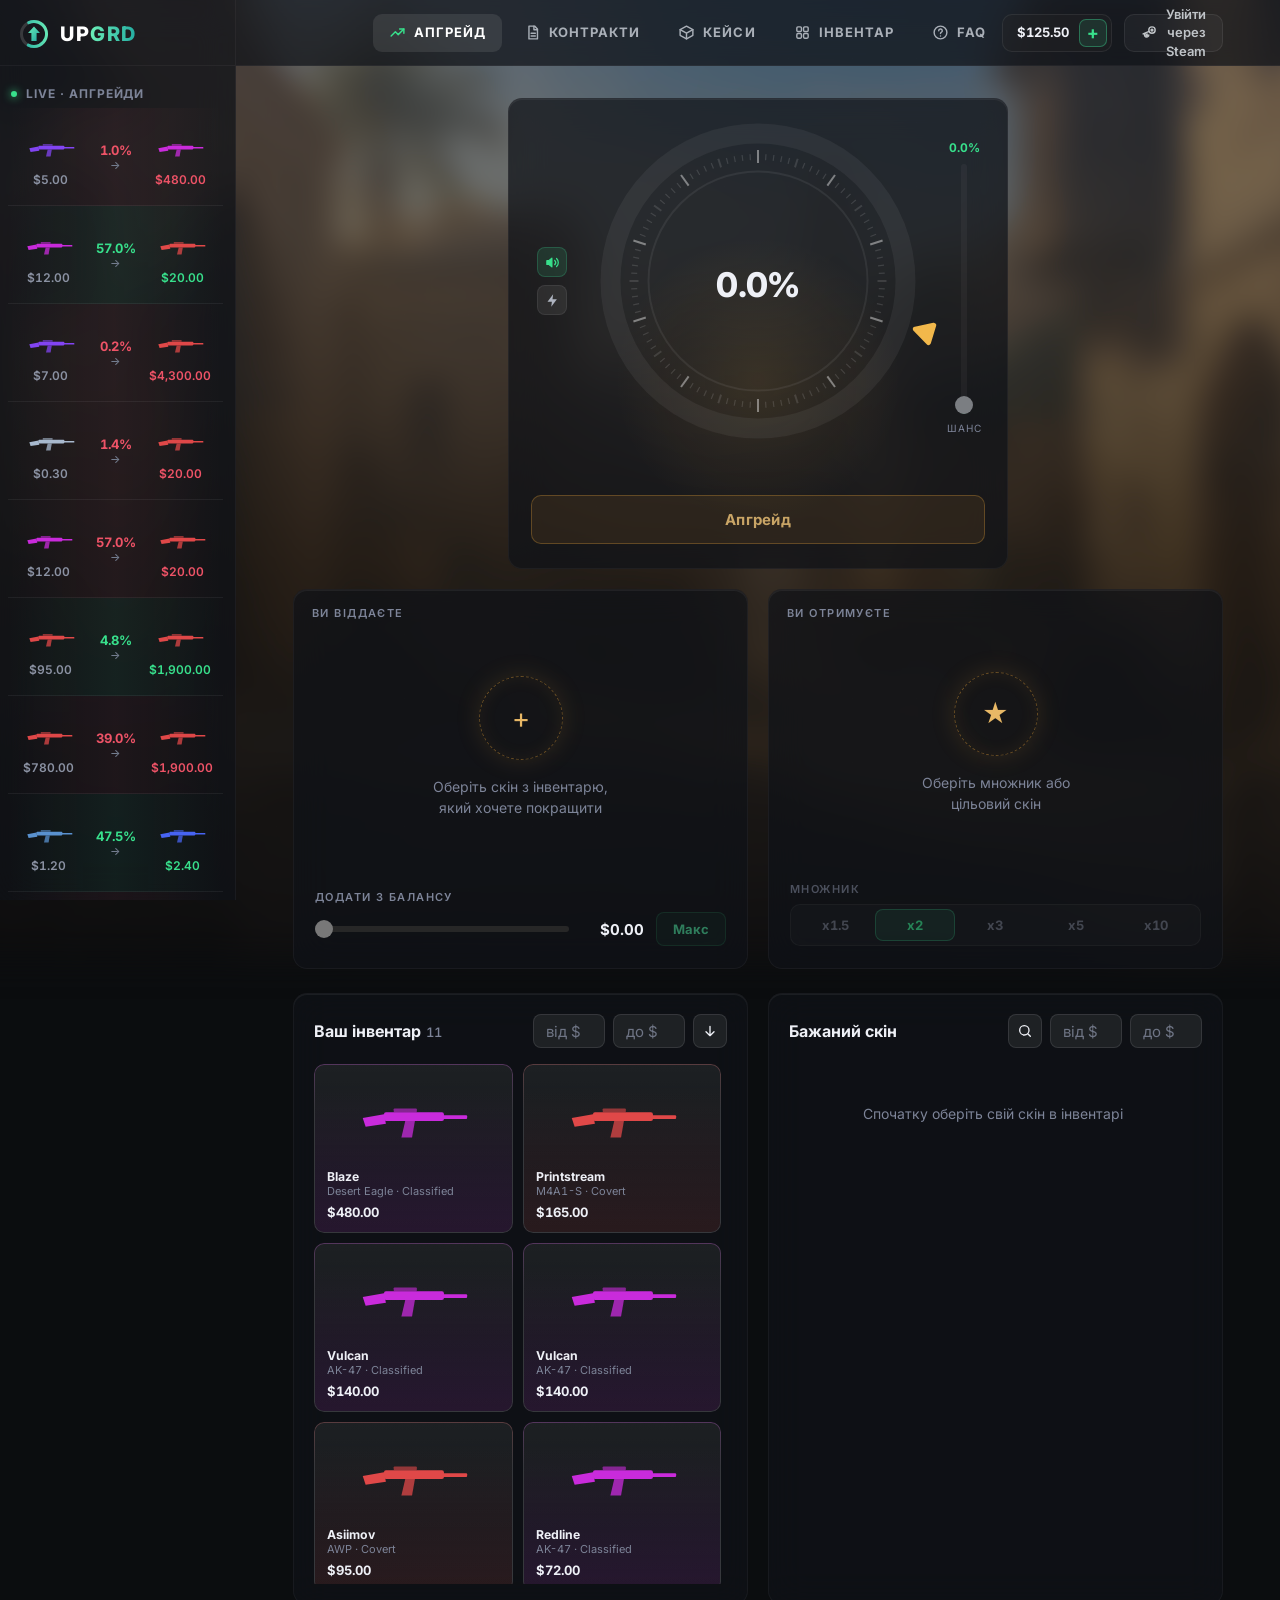
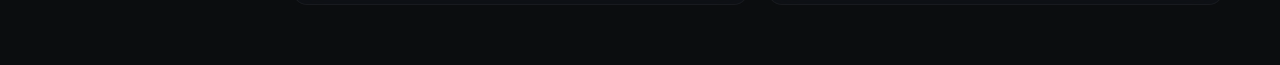
==== commit 79e49c9d: "Centered caps nav with icons, Steam icon Co-authored-by: Copilot App <223556219+Copilot@users.norepl" ====
--- a/public/index.html
+++ b/public/index.html
@@ -22,15 +22,15 @@
   <div class="main">
     <header class="top">
       <nav id="nav">
-        <a href="#upgrade">Апгрейд</a>
-        <a href="#contracts">Контракти</a>
-        <a href="#cases">Кейси</a>
-        <a href="#inventory">Інвентар</a>
-        <a href="#faq">FAQ</a>
+        <a href="#upgrade"><svg viewBox="0 0 24 24" aria-hidden="true"><path d="M3 17l6-6 4 4 8-8"/><path d="M15 7h6v6"/></svg>Апгрейд</a>
+        <a href="#contracts"><svg viewBox="0 0 24 24" aria-hidden="true"><path d="M7 3h8l4 4v14H7z"/><path d="M14 3v5h5"/><path d="M10 13h6M10 17h6"/></svg>Контракти</a>
+        <a href="#cases"><svg viewBox="0 0 24 24" aria-hidden="true"><path d="M3 8l9-5 9 5v8l-9 5-9-5z"/><path d="M3 8l9 5 9-5M12 13v8"/></svg>Кейси</a>
+        <a href="#inventory"><svg viewBox="0 0 24 24" aria-hidden="true"><rect x="4" y="4" width="6.5" height="6.5" rx="1.5"/><rect x="13.5" y="4" width="6.5" height="6.5" rx="1.5"/><rect x="4" y="13.5" width="6.5" height="6.5" rx="1.5"/><rect x="13.5" y="13.5" width="6.5" height="6.5" rx="1.5"/></svg>Інвентар</a>
+        <a href="#faq"><svg viewBox="0 0 24 24" aria-hidden="true"><circle cx="12" cy="12" r="9"/><path d="M9.5 9.5a2.5 2.5 0 1 1 3.5 2.3c-.7.4-1 .9-1 1.7M12 17h.01"/></svg>FAQ</a>
       </nav>
       <div class="top-r">
         <div class="bal"><span id="balance">$0.00</span><button id="topup" title="Поповнити (демо)">+</button></div>
-        <button class="steam" id="login">Увійти через Steam</button>
+        <button class="steam" id="login"><svg viewBox="0 0 24 24" aria-hidden="true"><circle cx="15.5" cy="8.5" r="4.5"/><circle cx="15.5" cy="8.5" r="1.3" fill="currentColor"/><path d="M11.4 10.5L3 14M11 15.5a3 3 0 1 1-2.2-2.9"/><circle cx="8" cy="16" r="1.2" fill="currentColor"/></svg>Увійти через Steam</button>
       </div>
     </header>
 
--- a/public/style.css
+++ b/public/style.css
@@ -1,11 +1,11 @@
 :root {
-  --text: #eef0f6; --muted: #7d8498; --green: #38e08c; --arc: #3fcf8e; --red: #ee5367;
-  --glass: rgba(18, 20, 27, .46); --line: rgba(255, 255, 255, .07); --blur: blur(18px);
+  --text: #eef0f6; --muted: #7d8498; --green: #38e08c; --arc: #3fcf8e; --red: #ee5367; --vio: #f0a93a;
+  --glass: rgba(16, 18, 24, .72); --line: rgba(255, 255, 255, .045); --blur: blur(18px);
   --radius: 14px; --pad: 57px; --w: 1552px;
 }
 * { box-sizing: border-box; }
 html { background: #0b0d0f; color-scheme: dark; scrollbar-width: thin; scrollbar-color: rgba(255, 255, 255, .16) transparent; }
-body { margin: 0; min-height: 100vh; color: var(--text); font: 14px/1.4 Inter, "Segoe UI", system-ui, sans-serif; -webkit-font-smoothing: antialiased; }
+body { margin: 0; min-height: 100vh; color: var(--text); font: 14px/1.4 Inter, "Segoe UI", system-ui, sans-serif; -webkit-font-smoothing: antialiased; font-variant-numeric: tabular-nums; }
 button, input { font: inherit; color: inherit; }
 [hidden] { display: none !important; }
 button { cursor: pointer; }
@@ -17,19 +17,18 @@
 
 /* background: gradient blobs + faint grid */
 body::before {
-  content: ""; position: fixed; inset: 0; z-index: -1; pointer-events: none;
+  content: ""; position: fixed; inset: -60px; z-index: -1; pointer-events: none;
+  filter: blur(16px) saturate(1.1);
   background:
-    radial-gradient(ellipse 60% 55% at 74% -4%, rgba(72, 124, 196, .08), transparent 70%),
-    radial-gradient(ellipse 42% 50% at 6% 42%, rgba(170, 112, 40, .06), transparent 70%),
-    linear-gradient(180deg, rgb(46, 67, 94) 0%, rgb(52, 66, 84) 8%, rgb(56, 63, 72) 17%, rgb(59, 60, 61) 27%, rgb(60, 57, 51) 37%,
-      rgb(59, 52, 43) 46%, rgb(50, 44, 37) 51%, rgb(43, 39, 34) 56%, rgb(29, 27, 26) 63%, rgb(23, 23, 23) 68%,
-      rgb(17, 18, 20) 73%, rgb(14, 14, 18) 80%, rgb(11, 13, 15) 100%);
+    linear-gradient(180deg, rgba(30, 46, 68, .55) 0%, rgba(40, 46, 52, .6) 30%, rgba(24, 22, 20, .82) 62%, rgba(11, 12, 14, .95) 100%),
+    url(bg.jpg) center top / cover no-repeat,
+    #0b0d0f;
 }
 body::after {
   content: ""; position: fixed; inset: 0; z-index: 100; pointer-events: none;
   background:
-    linear-gradient(rgba(255, 255, 255, .015) 2px, transparent 2px) 0 58px / 64px 64px,
-    linear-gradient(90deg, rgba(255, 255, 255, .015) 2px, transparent 2px) 20px 0 / 64px 64px;
+    linear-gradient(rgba(255, 255, 255, .005) 1px, transparent 1px) 0 58px / 64px 64px,
+    linear-gradient(90deg, rgba(255, 255, 255, .005) 1px, transparent 1px) 20px 0 / 64px 64px;
 }
 
 /* frosted glass */
@@ -66,11 +65,15 @@
   position: sticky; top: 0; z-index: 9; height: 66px; display: flex; align-items: flex-start; justify-content: space-between;
   padding: 0 max(var(--pad), calc((100% - var(--w)) / 2)); border-bottom: 1px solid var(--line);
 }
-nav { display: flex; gap: 3px; margin: 16px 0 0 -1px; }
-nav a { height: 35px; display: flex; align-items: center; padding: 0 16px; border-radius: 8px; color: var(--muted); font-weight: 500; }
-nav a:hover { color: var(--text); }
-nav a.on { background: rgba(255, 255, 255, .078); color: var(--text); }
-.top-r { display: flex; gap: 12px; align-items: center; margin-top: 15px; }
+.top { display: grid; grid-template-columns: 1fr auto 1fr; align-items: center; }
+nav { display: flex; gap: 6px; grid-column: 2; }
+nav a { height: 38px; display: flex; align-items: center; gap: 8px; padding: 0 16px; border-radius: 9px; color: #aab0b8; font-weight: 700; font-size: 13px; letter-spacing: .08em; text-transform: uppercase; }
+nav a svg, .steam svg { width: 17px; height: 17px; fill: none; stroke: currentColor; stroke-width: 2; stroke-linecap: round; stroke-linejoin: round; flex: none; }
+nav a:hover { color: var(--text); background: rgba(255, 255, 255, .04); }
+nav a.on { background: rgba(255, 255, 255, .09); color: #fff; }
+nav a.on svg { color: var(--green); }
+.top-r { display: flex; gap: 12px; align-items: center; grid-column: 3; justify-self: end; }
+.steam { display: inline-flex; align-items: center; gap: 8px; }
 .bal { height: 38px; display: flex; align-items: center; gap: 10px; padding: 0 4px 0 14px; border: 1px solid rgba(255, 255, 255, .075); border-radius: 10px; background: rgba(39, 39, 39, .35); font-size: 13px; font-weight: 700; }
 .bal button { width: 28px; height: 28px; padding: 0; border-radius: 7px; border: 1px solid rgba(61, 220, 151, .38); background: rgba(61, 220, 151, .113); color: var(--green); font-size: 18px; line-height: 1; }
 .bal button:hover { background: rgba(61, 220, 151, .24); }
@@ -81,7 +84,7 @@
 .page { display: none; } .page.on { display: block; }
 
 /* cards */
-.card { border: 1px solid var(--line); border-radius: var(--radius); padding: 20px; box-shadow: inset 0 1px 0 rgba(255, 255, 255, .03); }
+.card { border: 1px solid var(--line); border-radius: var(--radius); padding: 20px; box-shadow: inset 0 1px 0 rgba(255, 255, 255, .06); }
 .card + .card { margin-top: 16px; }
 .card-head { display: flex; justify-content: space-between; align-items: center; min-height: 34px; margin-bottom: 16px; gap: 12px; flex-wrap: wrap; }
 .filters { display: flex; gap: 8px; align-items: center; }
@@ -102,12 +105,20 @@
 .up-grid .card { margin: 0; }
 .side-card { display: flex; flex-direction: column; min-height: 471px; padding: 16px 17px 22px; }
 .slot { flex: 1; display: grid; place-items: center; margin: 8px 0 33px; text-align: center; color: var(--muted); font-size: 14px; line-height: 21px; }
-.slot .ph { width: 84px; height: 84px; margin: 0 auto 16px; border: 1px dashed rgba(255, 255, 255, .15); border-radius: 50%; display: grid; place-items: center; font-size: 28px; line-height: 1; }
+.slot .ph { color: #e8b866; border-color: rgba(240, 169, 58, .4) !important; box-shadow: 0 0 26px rgba(240, 169, 58, .13), inset 0 0 18px rgba(240, 169, 58, .07); width: 84px; height: 84px; margin: 0 auto 16px; border: 1px dashed rgba(255, 255, 255, .15); border-radius: 50%; display: grid; place-items: center; font-size: 28px; line-height: 1; }
 #get-slot .ph { font-size: 26px; }
 .slot-items { display: grid; grid-template-columns: repeat(auto-fill, minmax(140px, 1fr)); gap: 8px; width: 100%; align-self: start; }
 .slot-items .skin { min-height: 150px; }
 .slot-total { margin-top: 10px; color: var(--text); font-weight: 700; }
-.slot .big { width: 60%; min-width: 180px; margin: 0 auto; }
+.slot .big { width: 100%; margin: 0 auto; }
+.card.tint { background-image: linear-gradient(180deg, color-mix(in srgb, var(--tc) 2%, transparent) 0%, color-mix(in srgb, var(--tc) 8%, transparent) 100%); border-color: color-mix(in srgb, var(--tc) 8%, rgba(255, 255, 255, .045)); }
+.skin.bare { color: var(--text); background: none; border-color: transparent; min-height: 0; padding: 0; align-items: center; text-align: center; }
+.skin.bare::before { display: none; }
+.skin.bare .im { padding: 0 0 6px; }
+.skin.bare .im svg, .skin.bare .im img { width: min(100%, 300px); height: 190px; filter: drop-shadow(0 10px 18px rgba(0, 0, 0, .45)); }
+.skin.bare .nm { font-size: 17px; line-height: 22px; }
+.skin.bare .wp { font-size: 13px; line-height: 18px; }
+.skin.bare .pr { font-size: 20px; line-height: 26px; margin-top: 6px; }
 .addbal, .mults { padding: 0 4px; }
 .addbal-row { display: flex; align-items: center; height: 34px; }
 #addbal-val { width: 75px; margin-right: 12px; text-align: right; font-size: 15px; }
@@ -125,11 +136,11 @@
 .seg button.on { background: rgba(61, 220, 151, .12); border-color: rgba(61, 220, 151, .35); color: var(--green); }
 .mults.off { opacity: .55; }
 
-.wheel-card { padding: 0 22px 24px; }
+.wheel-card { background-image: radial-gradient(circle 190px at 50% 281px, rgba(240, 169, 58, .12), transparent 75%); padding: 0 22px 24px; }
 .stage { position: relative; height: 364px; margin-bottom: 32px; }
 .wheel { position: absolute; left: 50%; top: 50%; width: 340px; height: 340px; margin: -170px 0 0 -170px; overflow: visible; }
 .wheel .ring { fill: none; stroke: rgba(255, 255, 255, .056); stroke-width: 20; }
-.wheel .arc { fill: none; stroke: var(--arc); stroke-width: 20; transform-origin: 170px 170px; transition: stroke-dasharray .35s, transform .35s; }
+.wheel .arc { filter: drop-shadow(0 0 9px rgba(63, 207, 142, .6)); fill: none; stroke: var(--arc); stroke-width: 20; transform-origin: 170px 170px; transition: stroke-dasharray .35s, transform .35s; }
 .wheel .inner { fill: none; stroke: rgba(255, 255, 255, .065); stroke-width: 2; }
 .ticks line { stroke-linecap: butt; }
 .ticks .t1 { stroke: rgba(255, 255, 255, .13); stroke-width: 1.2; }
@@ -152,9 +163,10 @@
 .bar i { position: absolute; left: 0; right: 0; bottom: 0; height: calc(9px + var(--k) * (100% - 18px)); border-radius: 3px; background: #2f6a51; transition: height .35s; }
 .bar u { position: absolute; left: -6px; bottom: calc(var(--k) * (100% - 18px)); width: 18px; height: 18px; border-radius: 50%; background: #7b7e82; transition: bottom .35s; }
 
-.go { width: 100%; height: 49px; border: 1px solid transparent; border-radius: 10px; font-size: 15px; font-weight: 700; letter-spacing: .02em; color: #04170f; background: linear-gradient(180deg, #44e8a0, #2fc585); box-shadow: 0 6px 24px rgba(61, 220, 151, .22); transition: filter .15s; }
+.go { width: 100%; height: 49px; border: 1px solid transparent; border-radius: 10px; font-size: 15px; font-weight: 700; letter-spacing: .02em; color: #1f1405; background: linear-gradient(180deg, #ffc25a, #e8922a); box-shadow: 0 6px 26px rgba(240, 169, 58, .35), inset 0 1px 0 rgba(255, 255, 255, .35); transition: filter .15s; }
 .go:hover:not(:disabled) { filter: brightness(1.08); }
-.go:disabled { background: rgba(255, 255, 255, .058); border-color: transparent; color: #6b7180; box-shadow: none; cursor: not-allowed; }
+.go:disabled { background: rgba(240, 169, 58, .09); border-color: rgba(240, 169, 58, .28); color: #c9a566; box-shadow: none; cursor: not-allowed; animation: pulse 2.6s ease-in-out infinite; }
+@keyframes pulse { 50% { border-color: rgba(240, 169, 58, .55); box-shadow: 0 0 18px rgba(240, 169, 58, .16); } }
 .go.sm { width: auto; height: 36px; padding: 0 18px; font-size: 14px; }
 
 .two { display: grid; grid-template-columns: minmax(0, 1fr) minmax(0, 1fr); gap: 20px; margin-top: 24px; }
@@ -167,7 +179,7 @@
   --rc: #8847ff; position: relative; min-width: 0; min-height: 169px; display: flex; flex-direction: column;   padding: 0 12px 11px;
   border: 1px solid transparent; border-radius: 10px; cursor: pointer; transition: transform .12s, filter .12s;
   background:
-    linear-gradient(180deg, transparent 12%, color-mix(in srgb, var(--rc) 19%, transparent)),
+    linear-gradient(180deg, transparent 12%, color-mix(in srgb, var(--rc) 11%, transparent)),
     linear-gradient(180deg, rgba(255, 255, 255, .065), rgba(255, 255, 255, .02));
 }
 .skin::before {
@@ -176,8 +188,13 @@
   -webkit-mask: linear-gradient(#000 0 0) content-box, linear-gradient(#000 0 0); -webkit-mask-composite: xor;
   mask: linear-gradient(#000 0 0) content-box exclude, linear-gradient(#000 0 0);
 }
-.skin:hover { transform: translateY(-2px); filter: brightness(1.12); }
-.skin.sel { box-shadow: 0 0 0 2px var(--green) inset; }
+.skin:hover { filter: brightness(1.04); }
+.skin.sel > * { filter: blur(4px); opacity: .5; }
+.skin.sel::after {
+  content: ""; position: absolute; left: 50%; top: 50%; width: 38px; height: 38px; margin: -19px 0 0 -19px; border-radius: 50%;
+  background: rgba(255, 255, 255, .14) url("data:image/svg+xml;utf8,<svg xmlns='http://www.w3.org/2000/svg' viewBox='0 0 24 24' fill='none' stroke='white' stroke-width='2.6' stroke-linecap='round' stroke-linejoin='round'><path d='M6 12.5l4 4 8-9'/></svg>") center / 20px no-repeat;
+  pointer-events: none;
+}
 .skin .im { flex: 1; min-height: 0; display: grid; place-items: center; padding-top: 6px; }
 .skin .im svg, .skin .im img { width: 116px; height: 70px; object-fit: contain; }
 .skin .nm { font-weight: 700; font-size: 12.25px; line-height: 15px; white-space: nowrap; overflow: hidden; text-overflow: ellipsis; }
@@ -226,7 +243,8 @@
   .side .brand { border-bottom: 0; }
   .side .live-title, .side .live { display: none; }
   .main { margin-left: 0; }
-  .top { flex-wrap: wrap; height: auto; align-items: center; padding-top: 10px; padding-bottom: 10px; gap: 8px; position: static; }
+  .top { display: flex; flex-wrap: wrap; height: auto; align-items: center; padding-top: 10px; padding-bottom: 10px; gap: 8px; position: static; }
   nav, .top-r { margin: 0; }
   nav { overflow-x: auto; }
-}
+  nav a { padding: 0 11px; letter-spacing: .04em; }
+}
